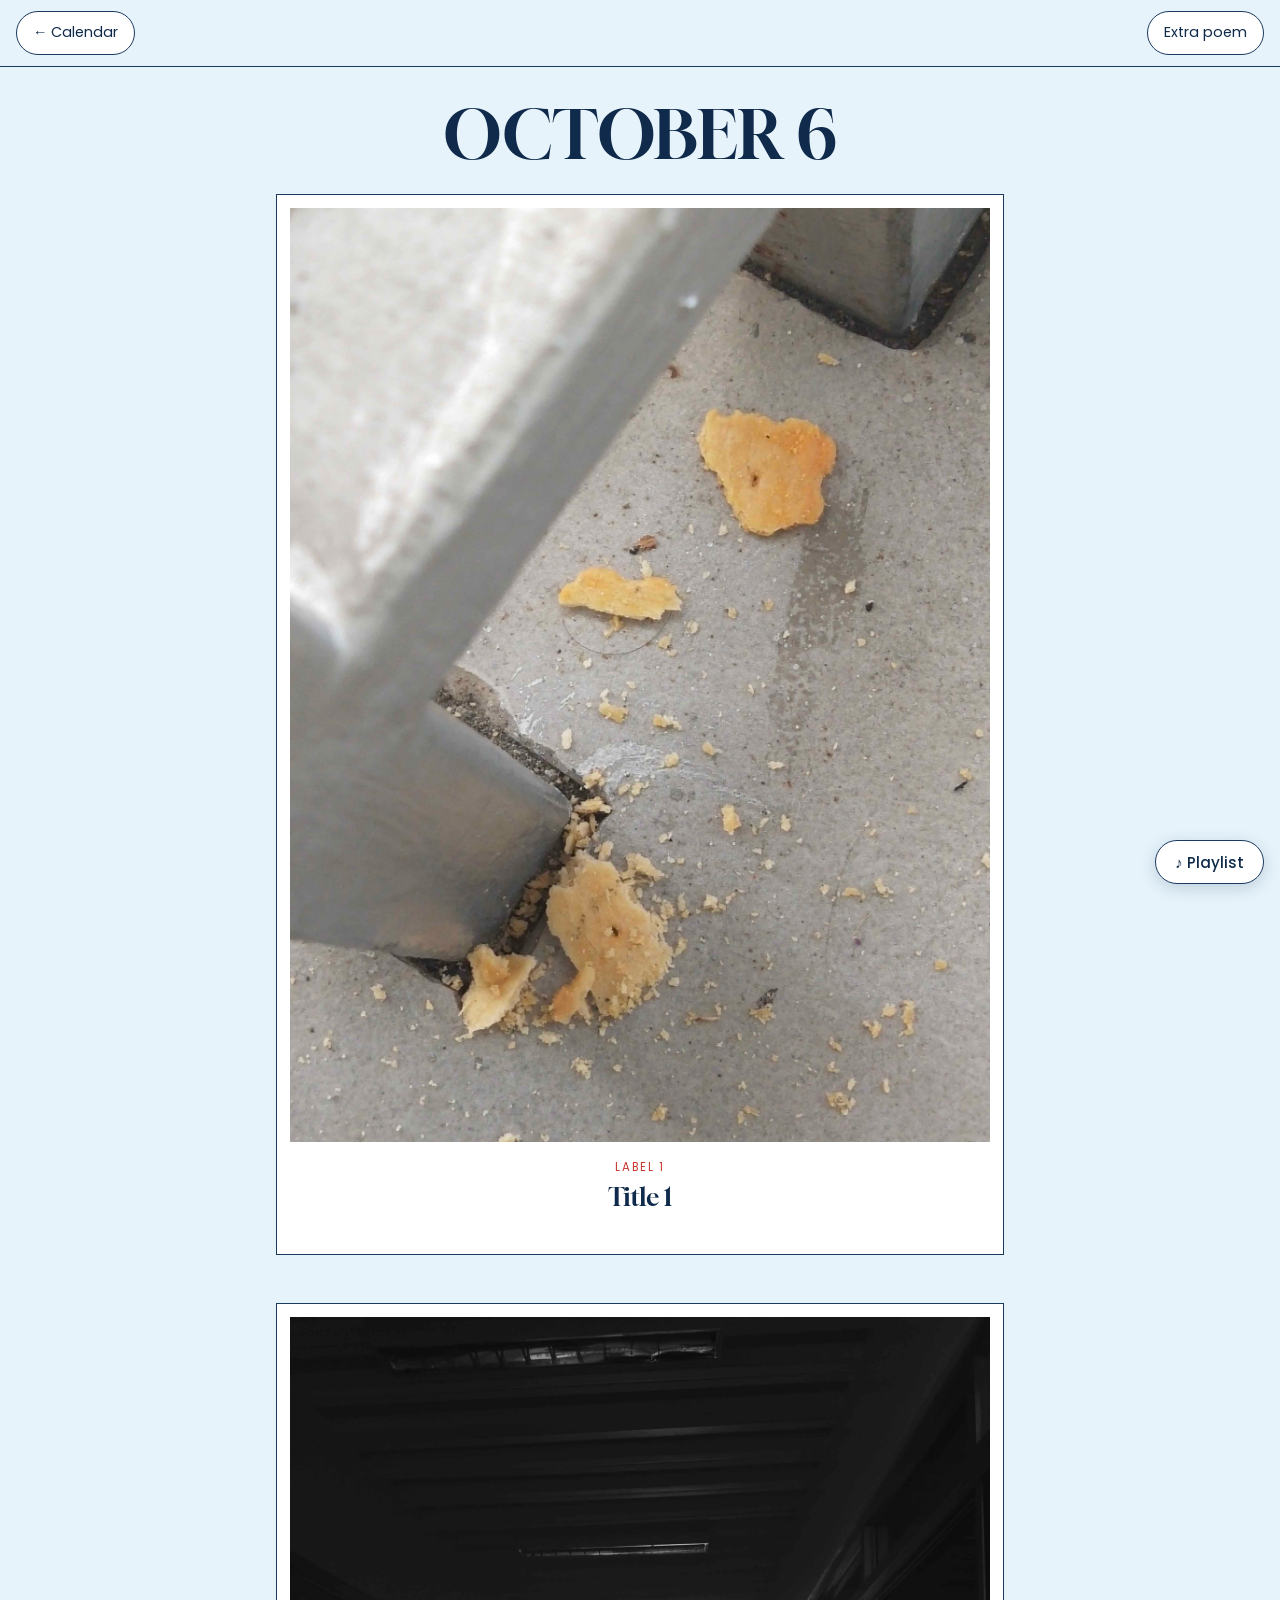
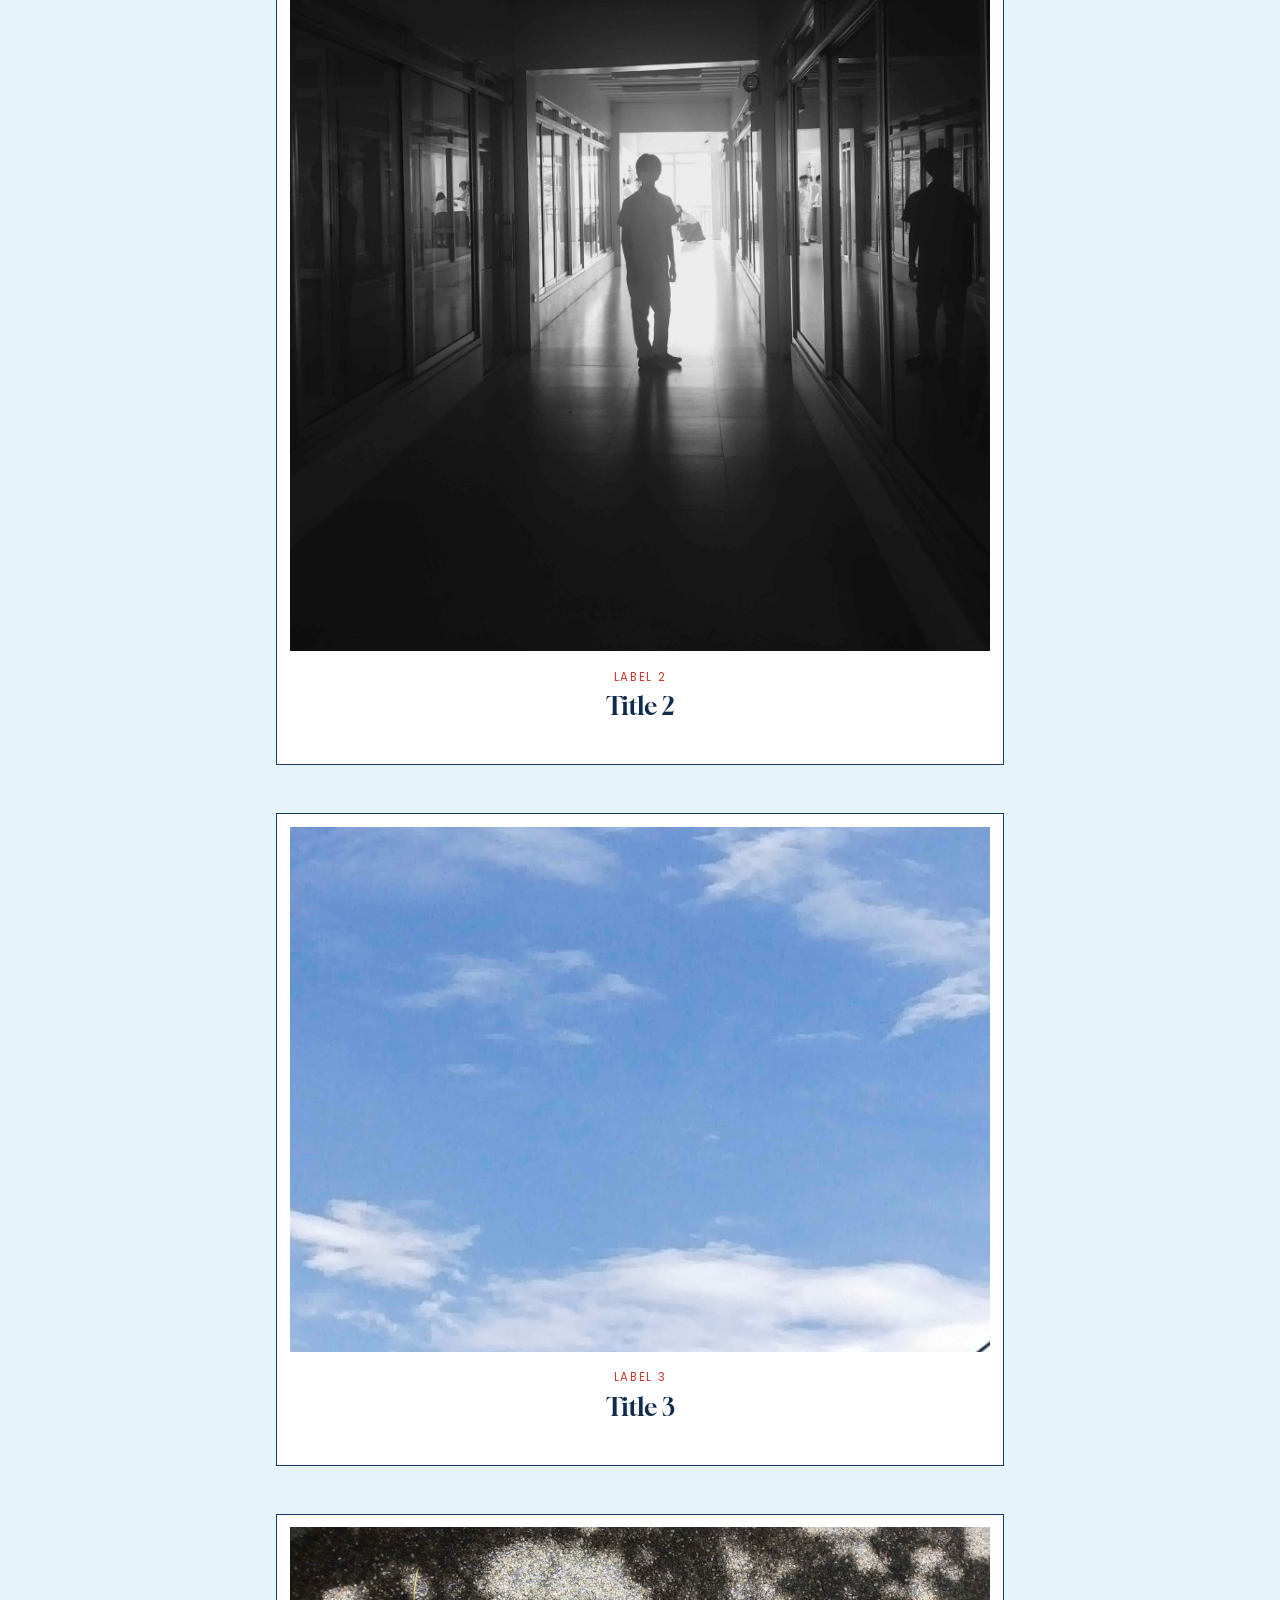
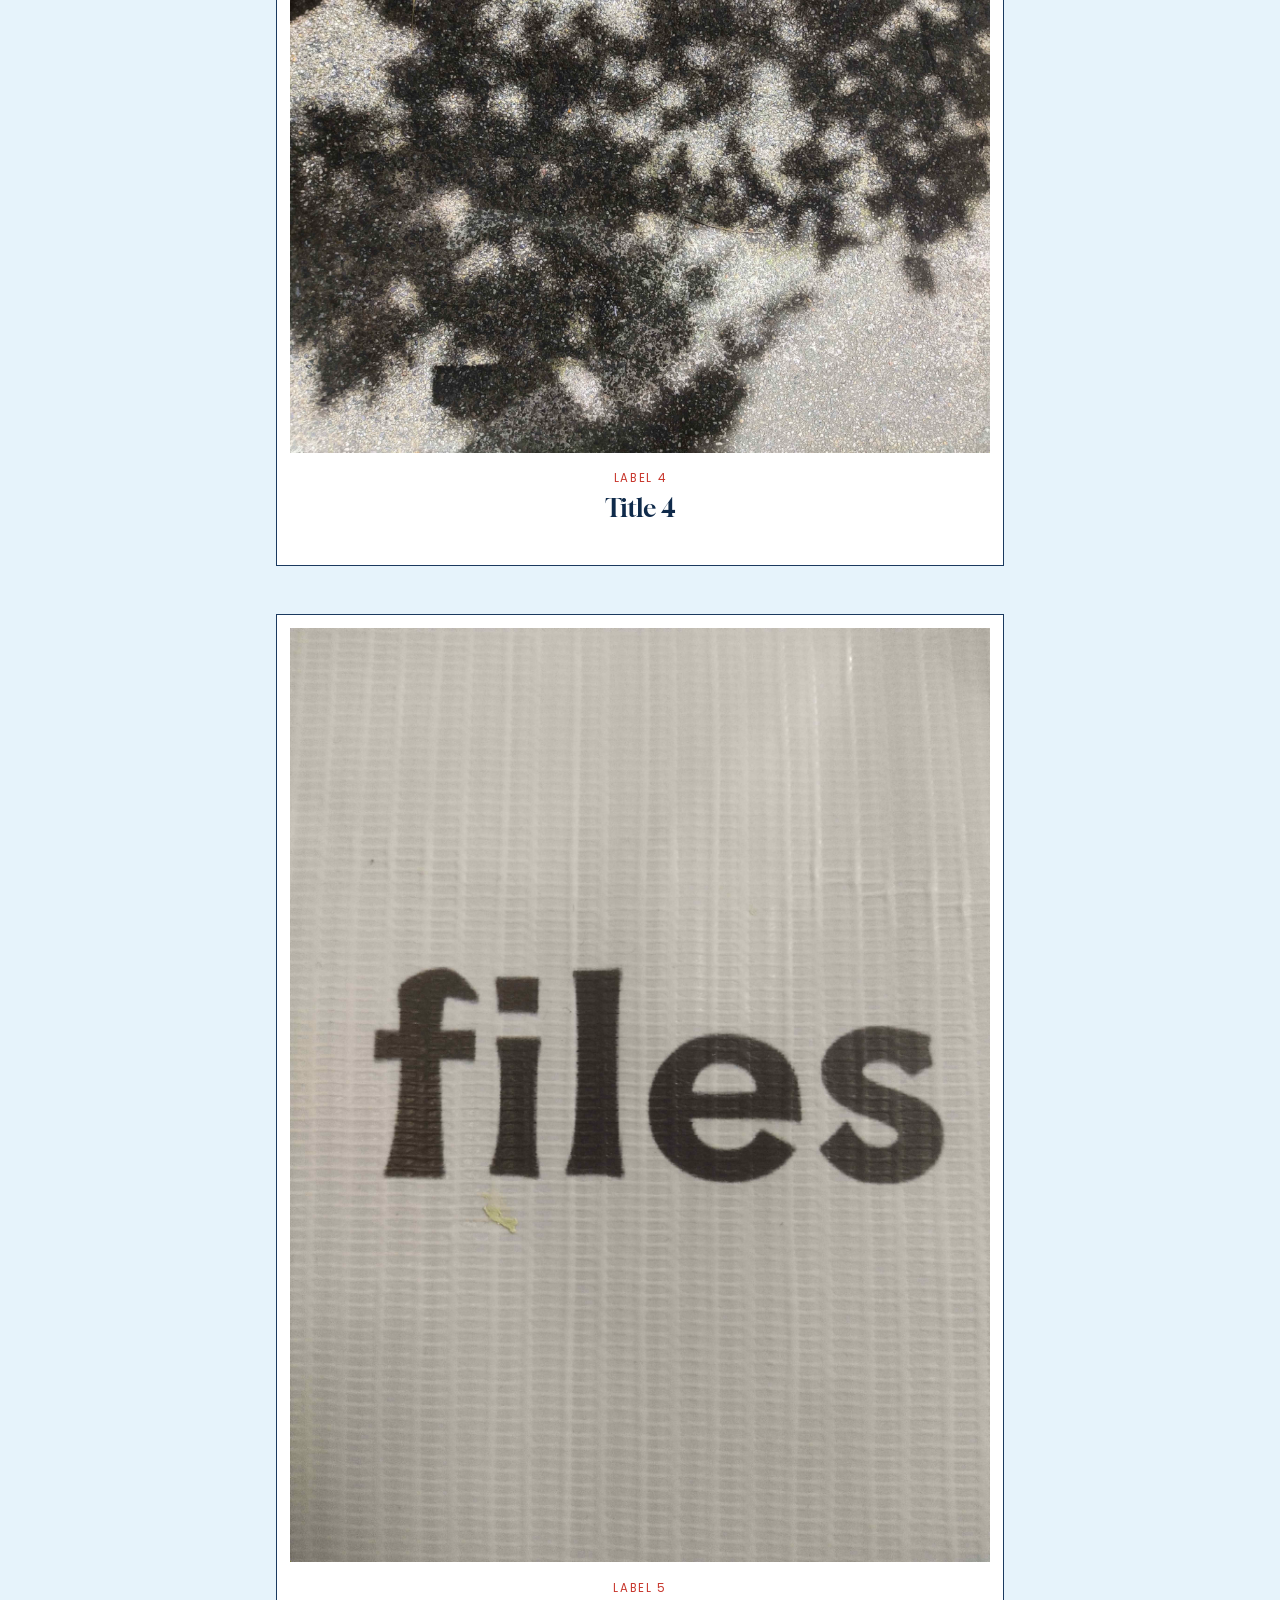
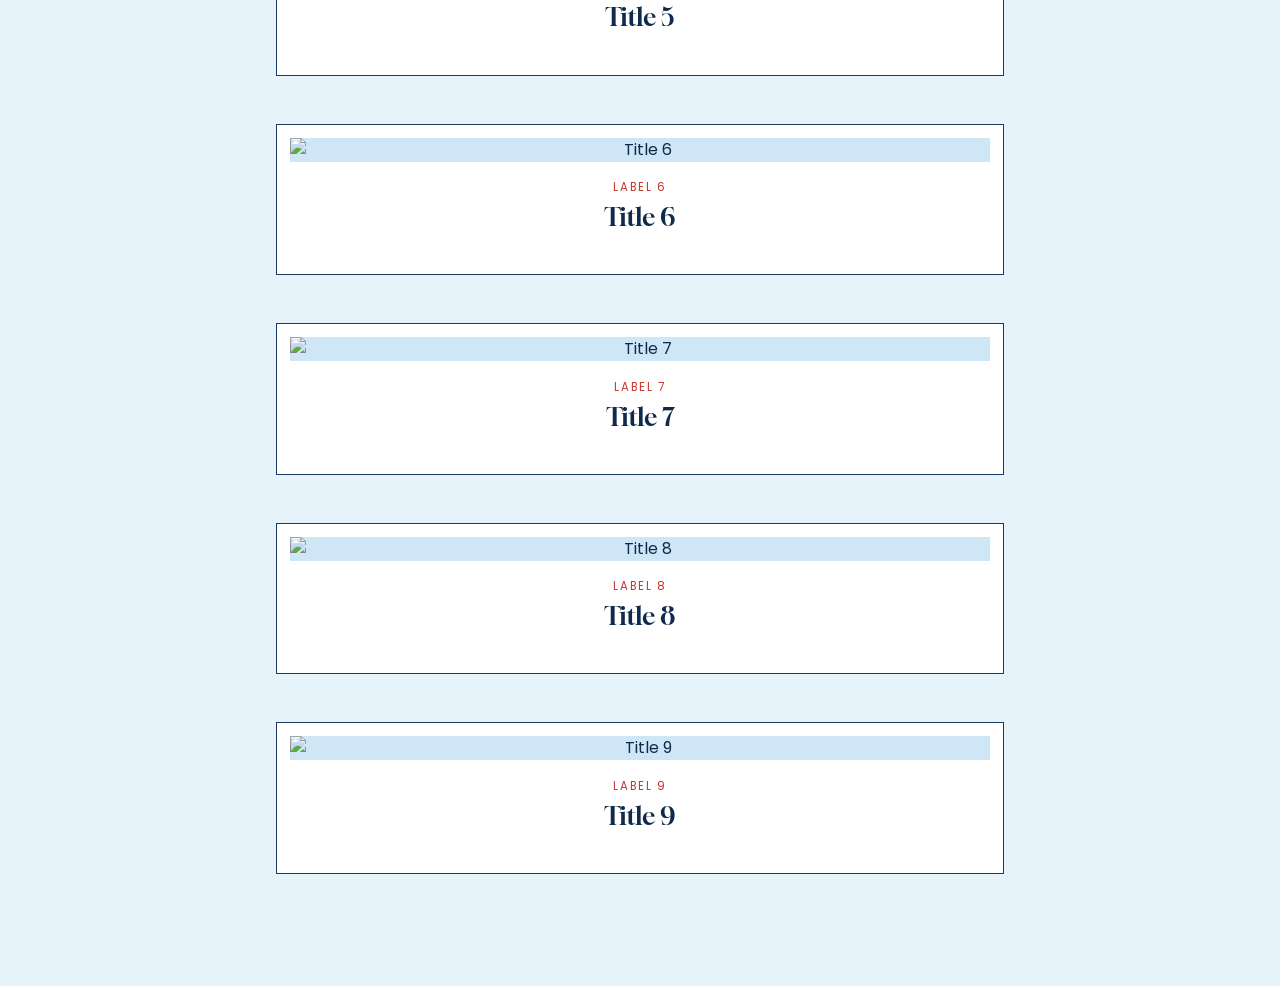
==== Specific date/October 6/index.html @ 80ef1200 "Add files via upload" ====
<!DOCTYPE html>
<html lang="en">
<head>
<meta charset="UTF-8">
<meta name="viewport" content="width=device-width, initial-scale=1">
<title>October 6</title>
<link rel="preconnect" href="https://fonts.googleapis.com">
<link rel="preconnect" href="https://fonts.gstatic.com" crossorigin>
<link href="https://fonts.googleapis.com/css2?family=Poppins:wght@400;500&family=Gloock&family=Cormorant+Garamond:ital,wght@1,500&display=swap" rel="stylesheet">
<link rel="stylesheet" href="../../blue.css">
<link rel="stylesheet" href="October 6.css">
<link rel="stylesheet" href="Image text.css">
<link rel="stylesheet" href="../../music/music.css">
</head>
<body>
<header class="date-bar">
  <a class="back-link" href="../../index.html">&larr; Calendar</a>
  <a class="sub-link" href="sub-website 1.html">Extra poem</a>
</header>
<h1 class="date-title" id="date-title"></h1>
<main class="art-scroll" id="art-scroll"></main>
<script src="images.js"></script>
<script src="../../scripts/gallery.js"></script>
<script src="../../music/songs-list.js"></script>
<script src="../../music/player-core.js"></script>
<script src="../../music/playlist-store.js"></script>
<script src="../../music/player-ui.js"></script>
</body>
</html>
---- blue.css ----
:root{
  --page-bg:#e6f3fb;
  --card-bg:#ffffff;
  --header-bg:#cfe6f6;
  --ink:#0f2a4a;
  --ink-soft:#3f5f82;
  --line:#1b3a5f;
  --accent:#c8372d;
  --sun:#f6d36b;
}
---- Specific date/October 6/October 6.css ----
/* page layout for date */
*{box-sizing:border-box}
body{margin:0;background:var(--page-bg);color:var(--ink);font-family:Poppins,sans-serif;line-height:1.5}
.date-bar{position:sticky;top:0;z-index:10;display:flex;justify-content:space-between;align-items:center;gap:.6rem;padding:.7rem 1rem;background:var(--page-bg);border-bottom:1px solid var(--line)}
.back-link,.sub-link{display:inline-flex;align-items:center;min-height:44px;padding:0 1rem;border:1px solid var(--line);border-radius:999px;background:var(--card-bg);color:var(--ink);font-size:.9rem;text-decoration:none}
.back-link:hover,.sub-link:hover{border-color:var(--accent);color:var(--accent)}
.date-title{margin:2rem 1rem 1.5rem;text-align:center;text-transform:uppercase;font:400 clamp(2.2rem,9vw,4.2rem)/1.05 Gloock,Georgia,serif}
.art-scroll{display:flex;flex-direction:column;gap:3rem;max-width:760px;margin:0 auto;padding:0 1rem 7rem}
.sub-main{display:grid;place-items:center;min-height:70vh;text-align:center}
.sub-main h1{margin:0;font:400 clamp(2rem,8vw,3.6rem)/1.1 Gloock,Georgia,serif}
---- Specific date/October 6/Image text.css ----
/* image and text styles */
.art-piece{padding:.8rem .8rem 1.8rem;border:1px solid var(--line);background:var(--card-bg);text-align:center}
.art-piece img{display:block;width:100%;height:auto;background:var(--header-bg)}
.art-label{display:inline-block;margin-top:1.1rem;color:var(--accent);font-size:.72rem;letter-spacing:.14em;text-transform:uppercase}
.art-title{margin:.3rem 0 .8rem;font:400 1.55rem/1.2 Gloock,Georgia,serif}
.art-poem{max-width:34ch;margin:0 auto;white-space:pre-line;color:var(--ink-soft);font:italic 500 1.15rem/1.7 "Cormorant Garamond",Georgia,serif}
---- music/music.css ----
/* floating music button styles */
.music-tab{position:fixed;right:1rem;bottom:1rem;z-index:30;min-height:44px;padding:0 1.2rem;border:1px solid var(--line);border-radius:999px;background:var(--card-bg);color:var(--ink);font:500 .95rem Poppins,sans-serif;cursor:pointer;box-shadow:0 4px 16px rgba(15,42,74,.18)}
.music-tab:hover{border-color:var(--accent);color:var(--accent)}
.music-panel{position:fixed;right:1rem;bottom:4.4rem;z-index:29;width:400px;max-width:calc(100vw - 2rem);max-height:70vh;overflow-y:auto;padding:1.2rem;background:var(--card-bg);color:var(--ink);border:1px solid var(--line);border-radius:14px;box-shadow:0 12px 36px rgba(15,42,74,.25);font-family:Poppins,sans-serif;opacity:0;transform:translateY(10px);pointer-events:none;transition:opacity .2s,transform .2s}
.music-panel.open{opacity:1;transform:none;pointer-events:auto}
.music-panel h3{margin:0 0 .8rem;font:400 1.3rem Gloock,Georgia,serif}
.music-panel h4{margin:0 0 .5rem;color:var(--ink-soft);font-size:.78rem;letter-spacing:.08em;text-transform:uppercase}
.volume-control{display:flex;align-items:center;gap:.6rem;margin-bottom:1rem}
.volume-control input{flex:1;accent-color:var(--accent)}
.music-columns{display:grid;grid-template-columns:1fr 1fr;gap:1rem}
.track-row{display:flex;align-items:center;gap:.4rem;padding:.4rem 0;border-top:1px solid var(--header-bg)}
.track-row.playing .track-name{color:var(--accent);font-weight:500}
.track-row.dragging{opacity:.4}
[data-list="playlist"] .track-row{cursor:grab}
.track-name{flex:1;min-width:0;overflow:hidden;white-space:nowrap;text-overflow:ellipsis;font-size:.8rem}
.track-play,.track-action{flex:none;width:2rem;height:2rem;border:1px solid var(--line);border-radius:50%;background:none;color:var(--ink);cursor:pointer}
.track-play:hover,.track-action:hover{border-color:var(--accent);color:var(--accent)}
.empty-note{margin:0;color:var(--ink-soft);font-size:.8rem}
.music-note{margin:1rem 0 0;color:var(--ink-soft);font-size:.75rem}
.music-note a{color:var(--accent)}
@media(max-width:520px){.music-columns{grid-template-columns:1fr}}
@media(pointer:coarse){.track-play,.track-action{width:2.6rem;height:2.6rem}}
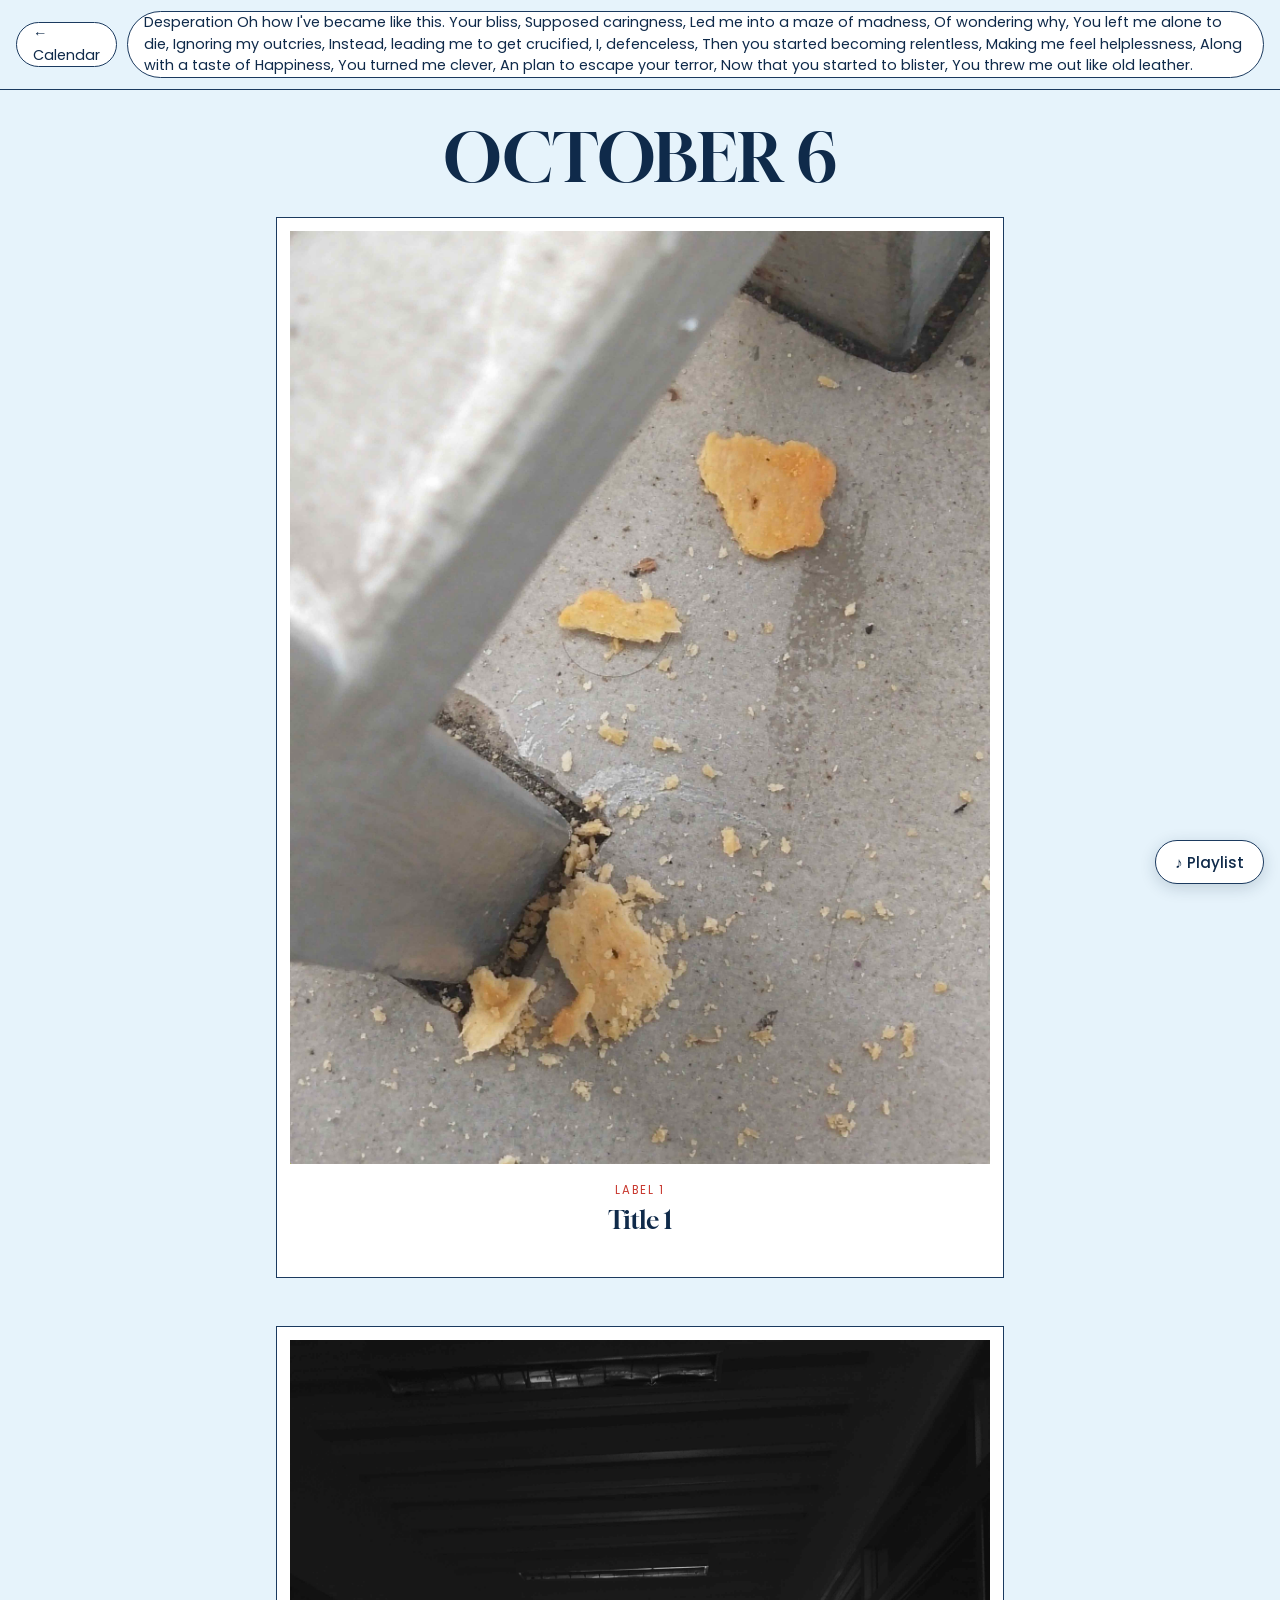
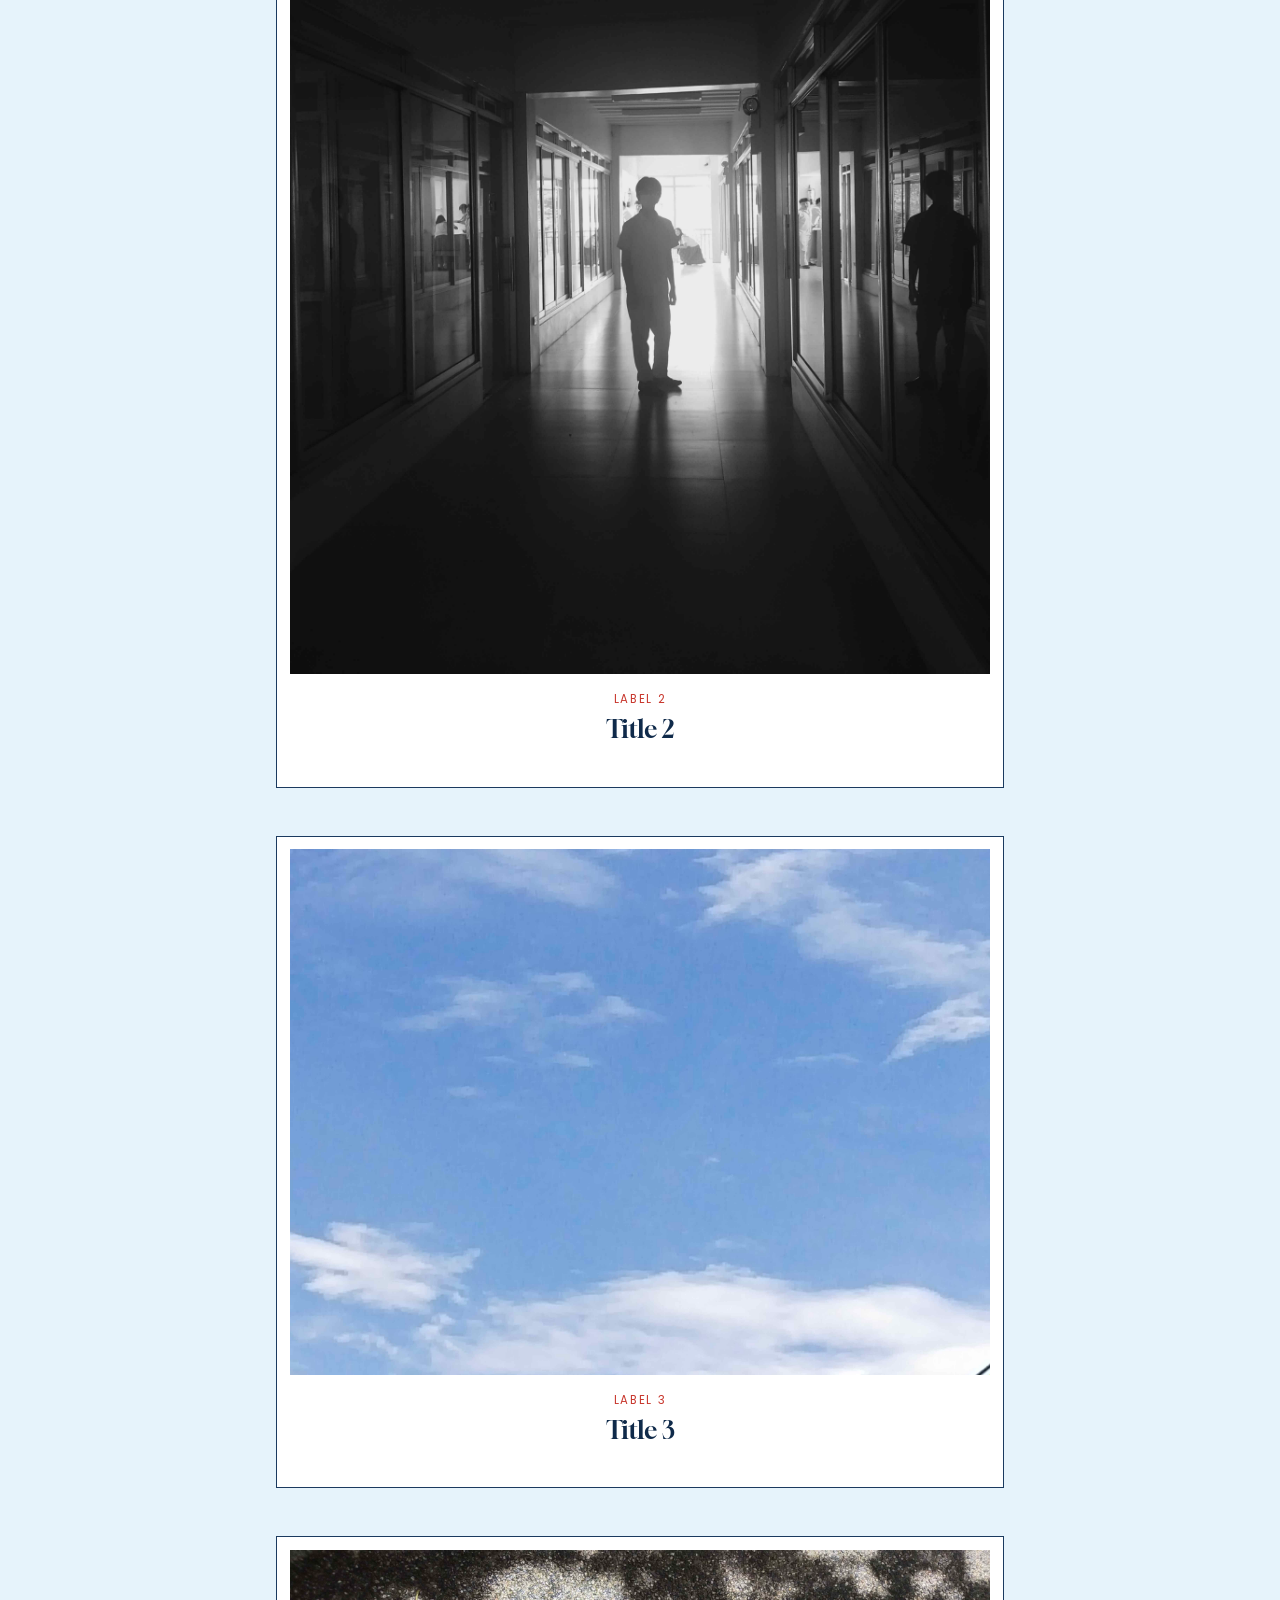
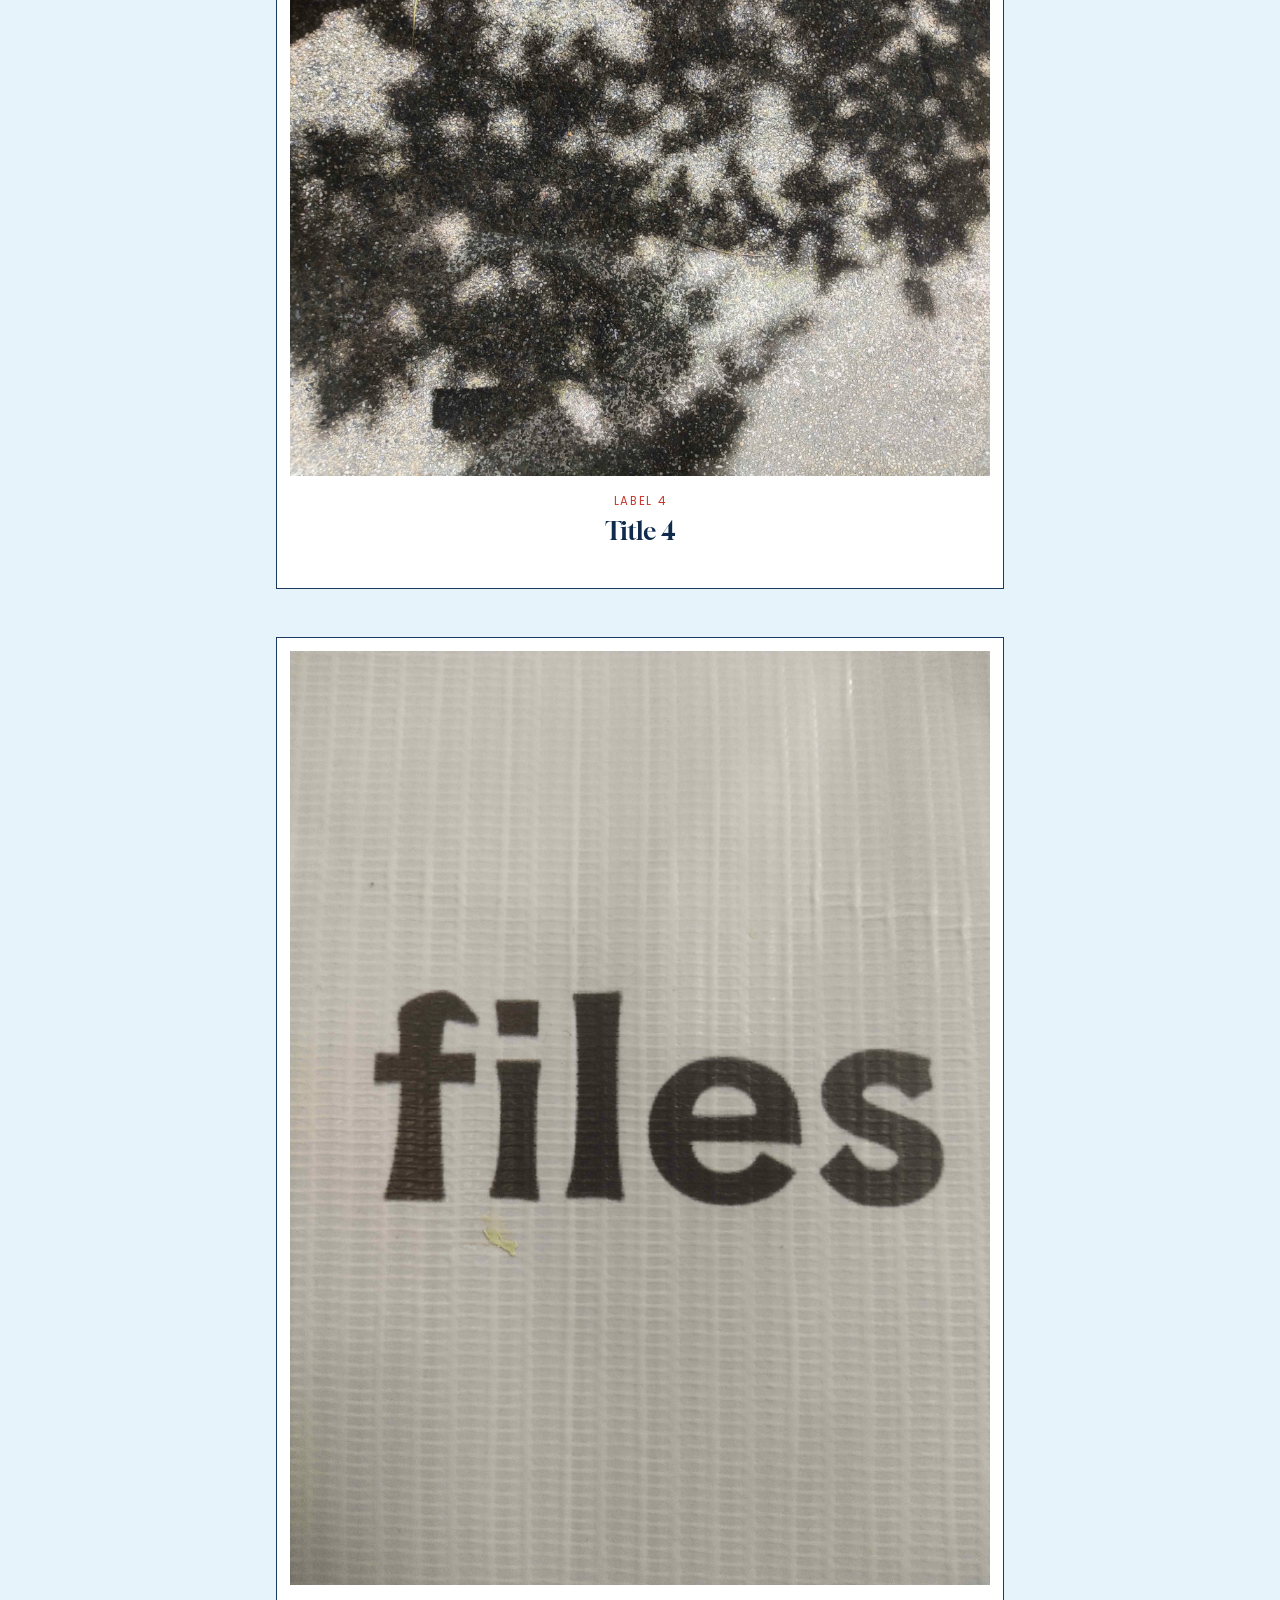
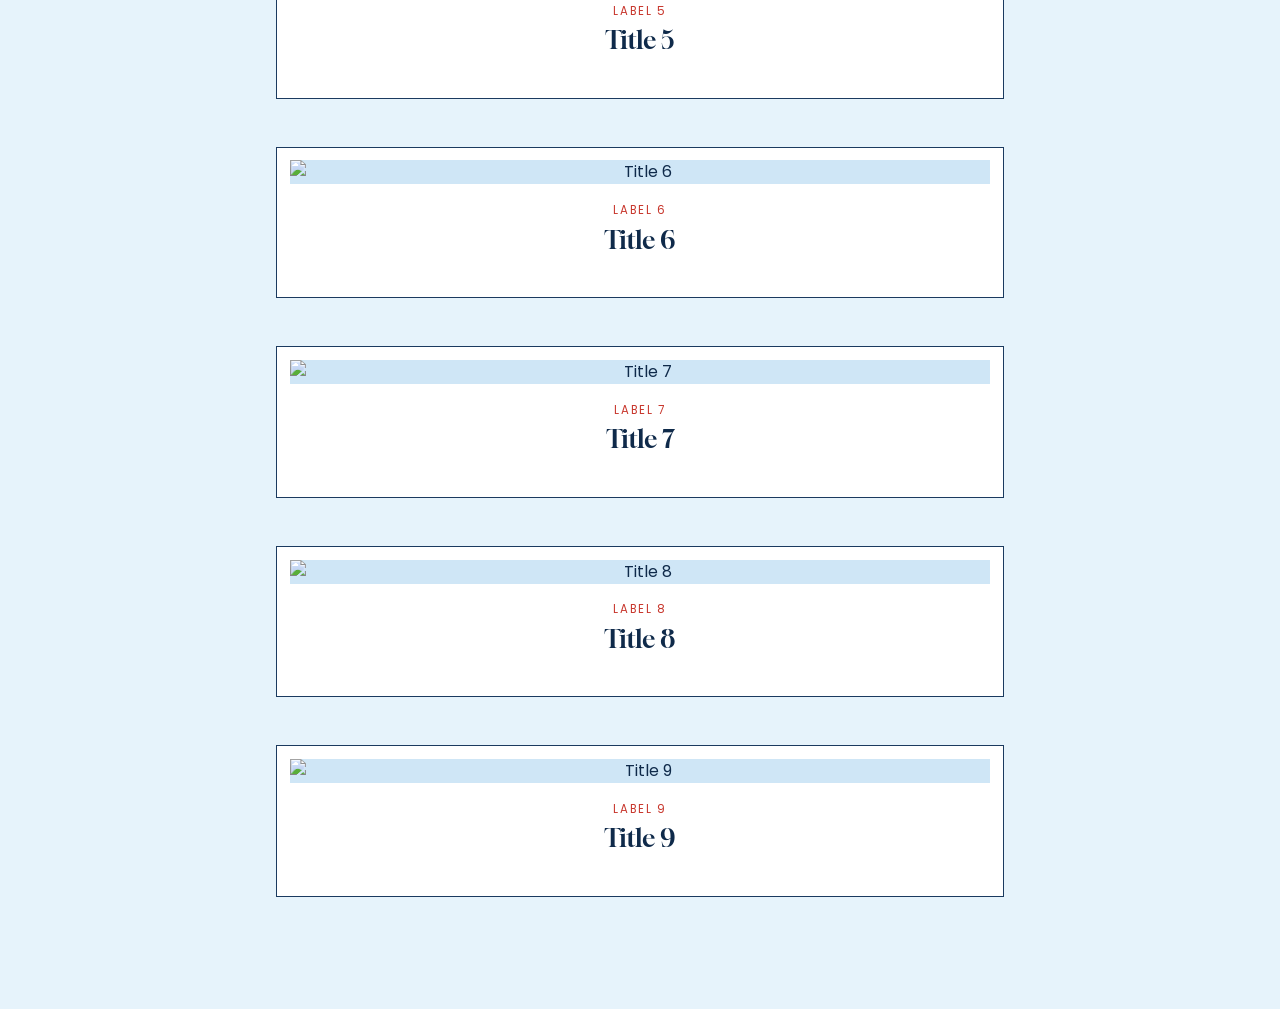
==== commit 994be4e6: "Update index.html" ====
--- a/Specific date/October 6/index.html
+++ b/Specific date/October 6/index.html
@@ -15,7 +15,27 @@
 <body>
 <header class="date-bar">
   <a class="back-link" href="../../index.html">&larr; Calendar</a>
-  <a class="sub-link" href="sub-website 1.html">Extra poem</a>
+  <a class="sub-link" href="sub-website 1.html">Desperation
+
+Oh how I've became like this.
+Your bliss,
+Supposed caringness,
+Led me into a maze of madness,
+
+Of wondering why,
+You left me alone to die,
+Ignoring my outcries,
+Instead, leading me to get crucified,
+
+I, defenceless,
+Then you started becoming relentless,
+Making me feel helplessness,
+Along with a taste of Happiness,
+
+You turned me clever,
+An plan to escape your terror,
+Now that you started to blister,
+You threw me out like old leather.</a>
 </header>
 <h1 class="date-title" id="date-title"></h1>
 <main class="art-scroll" id="art-scroll"></main>
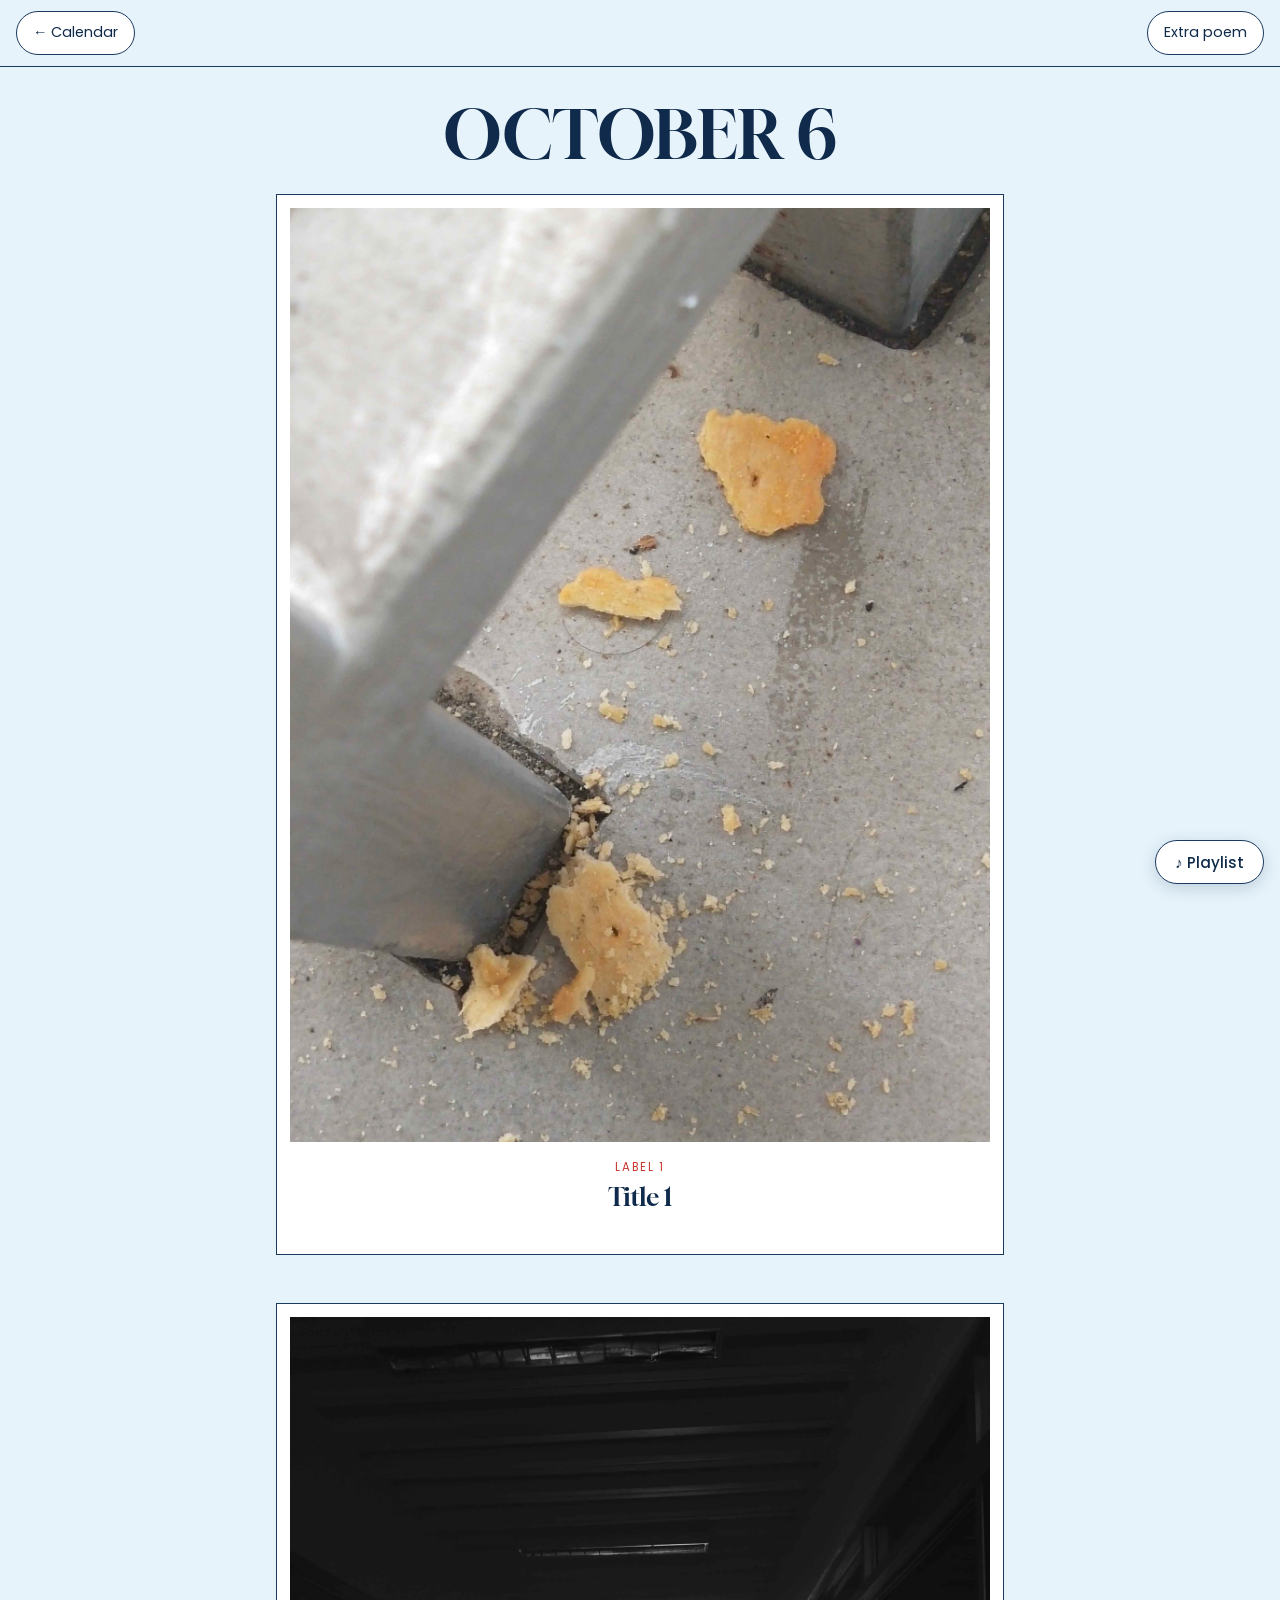
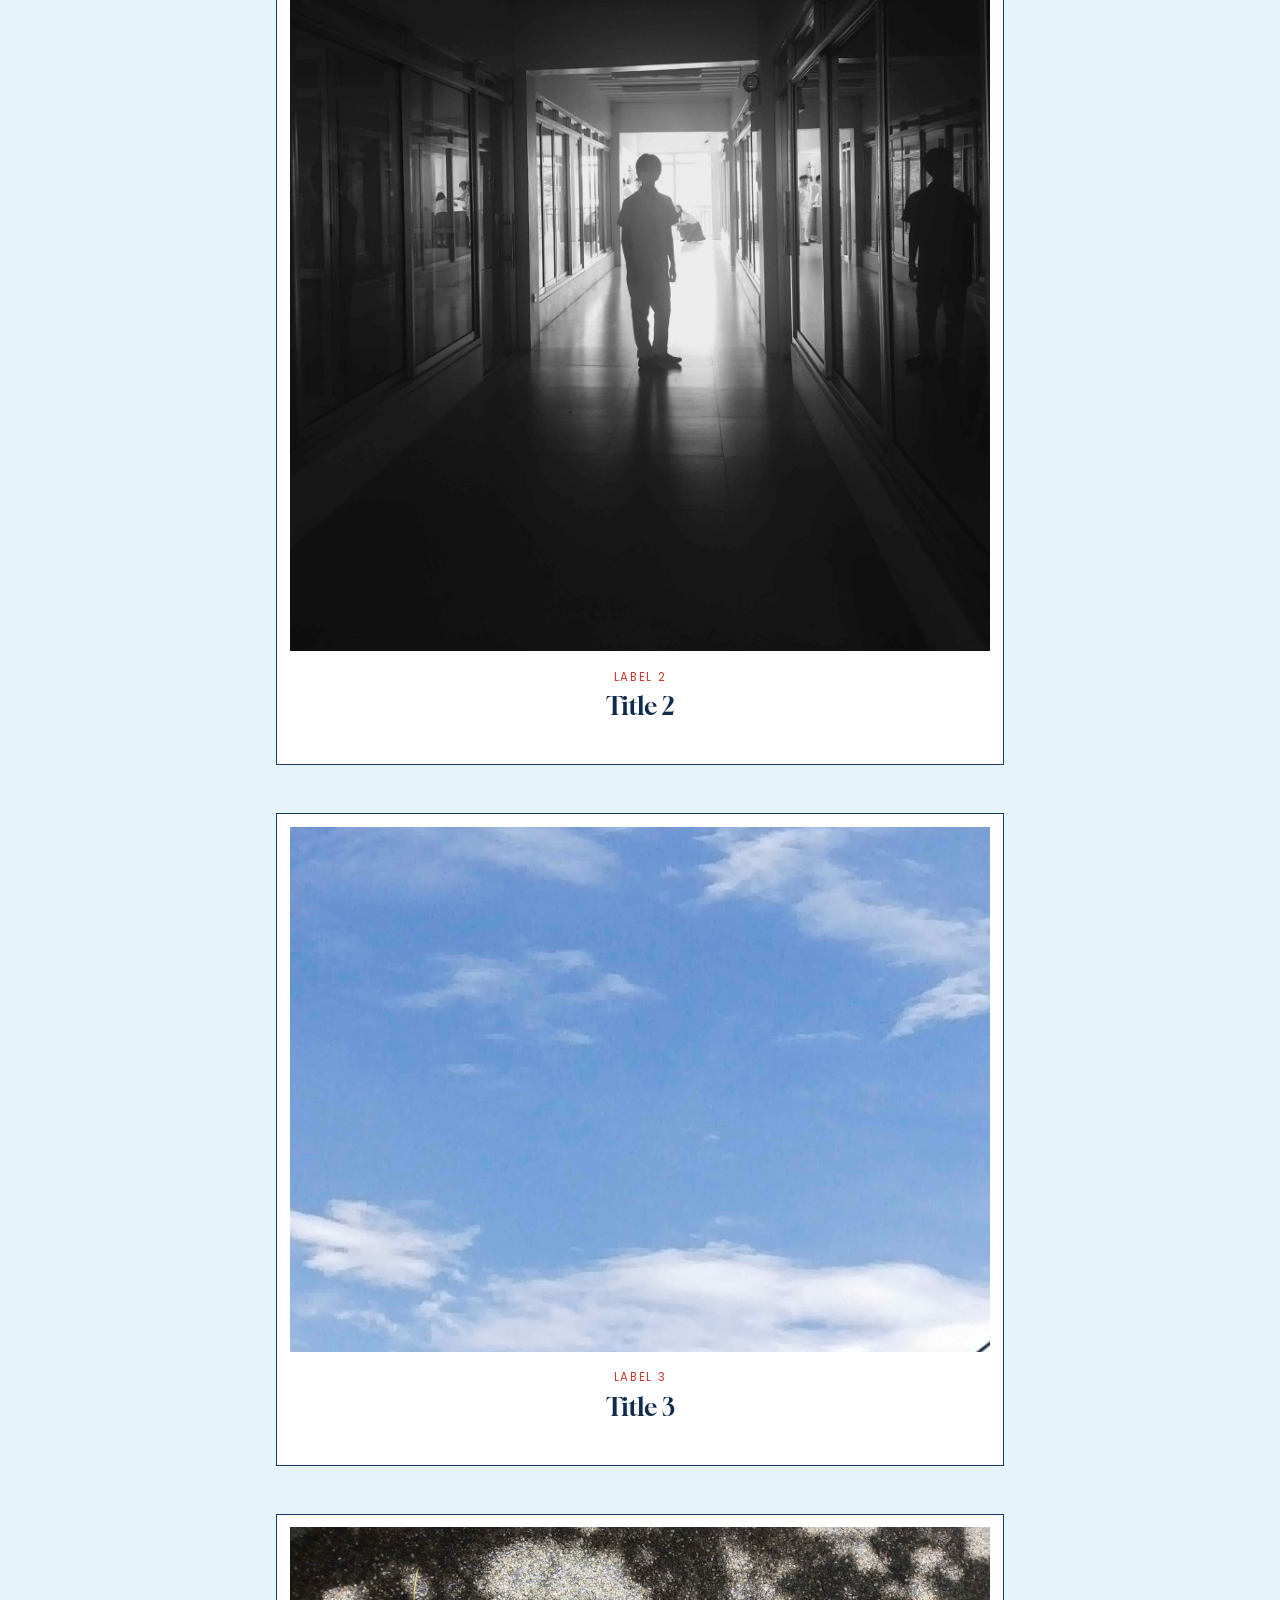
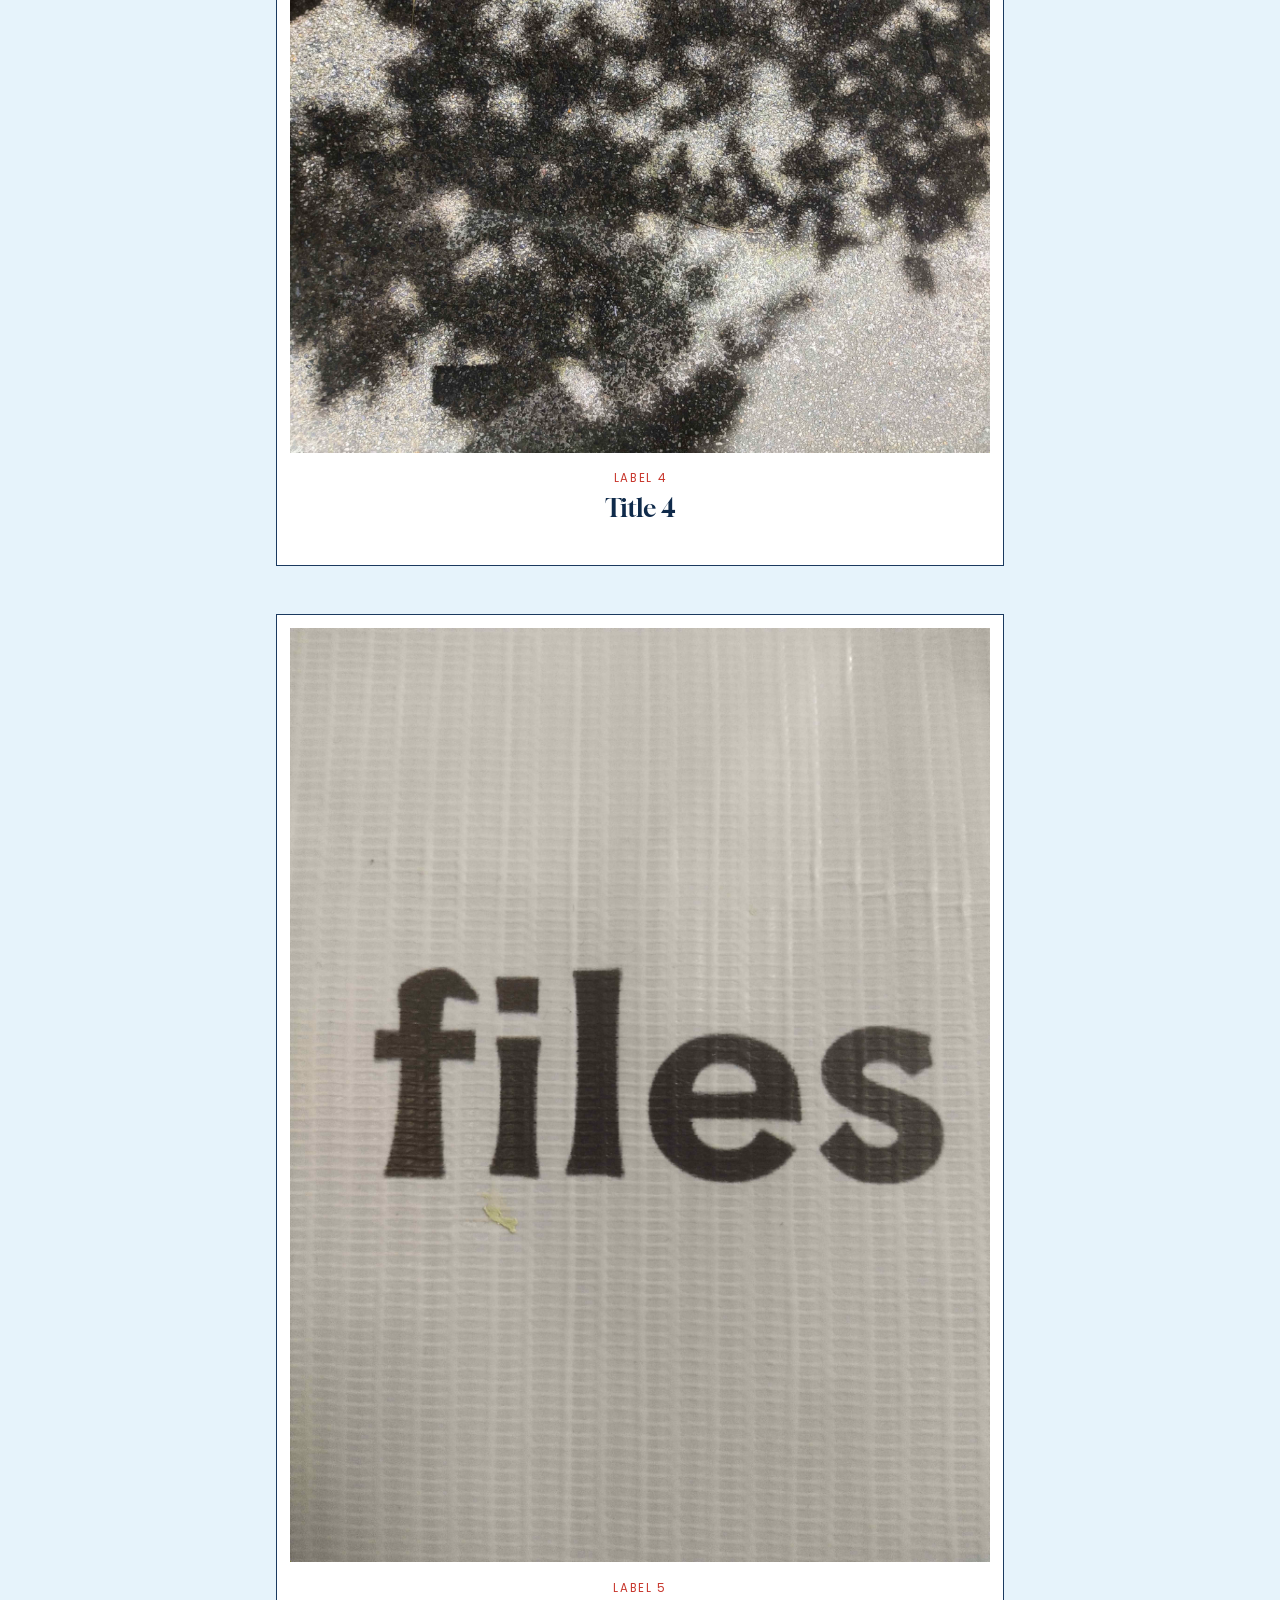
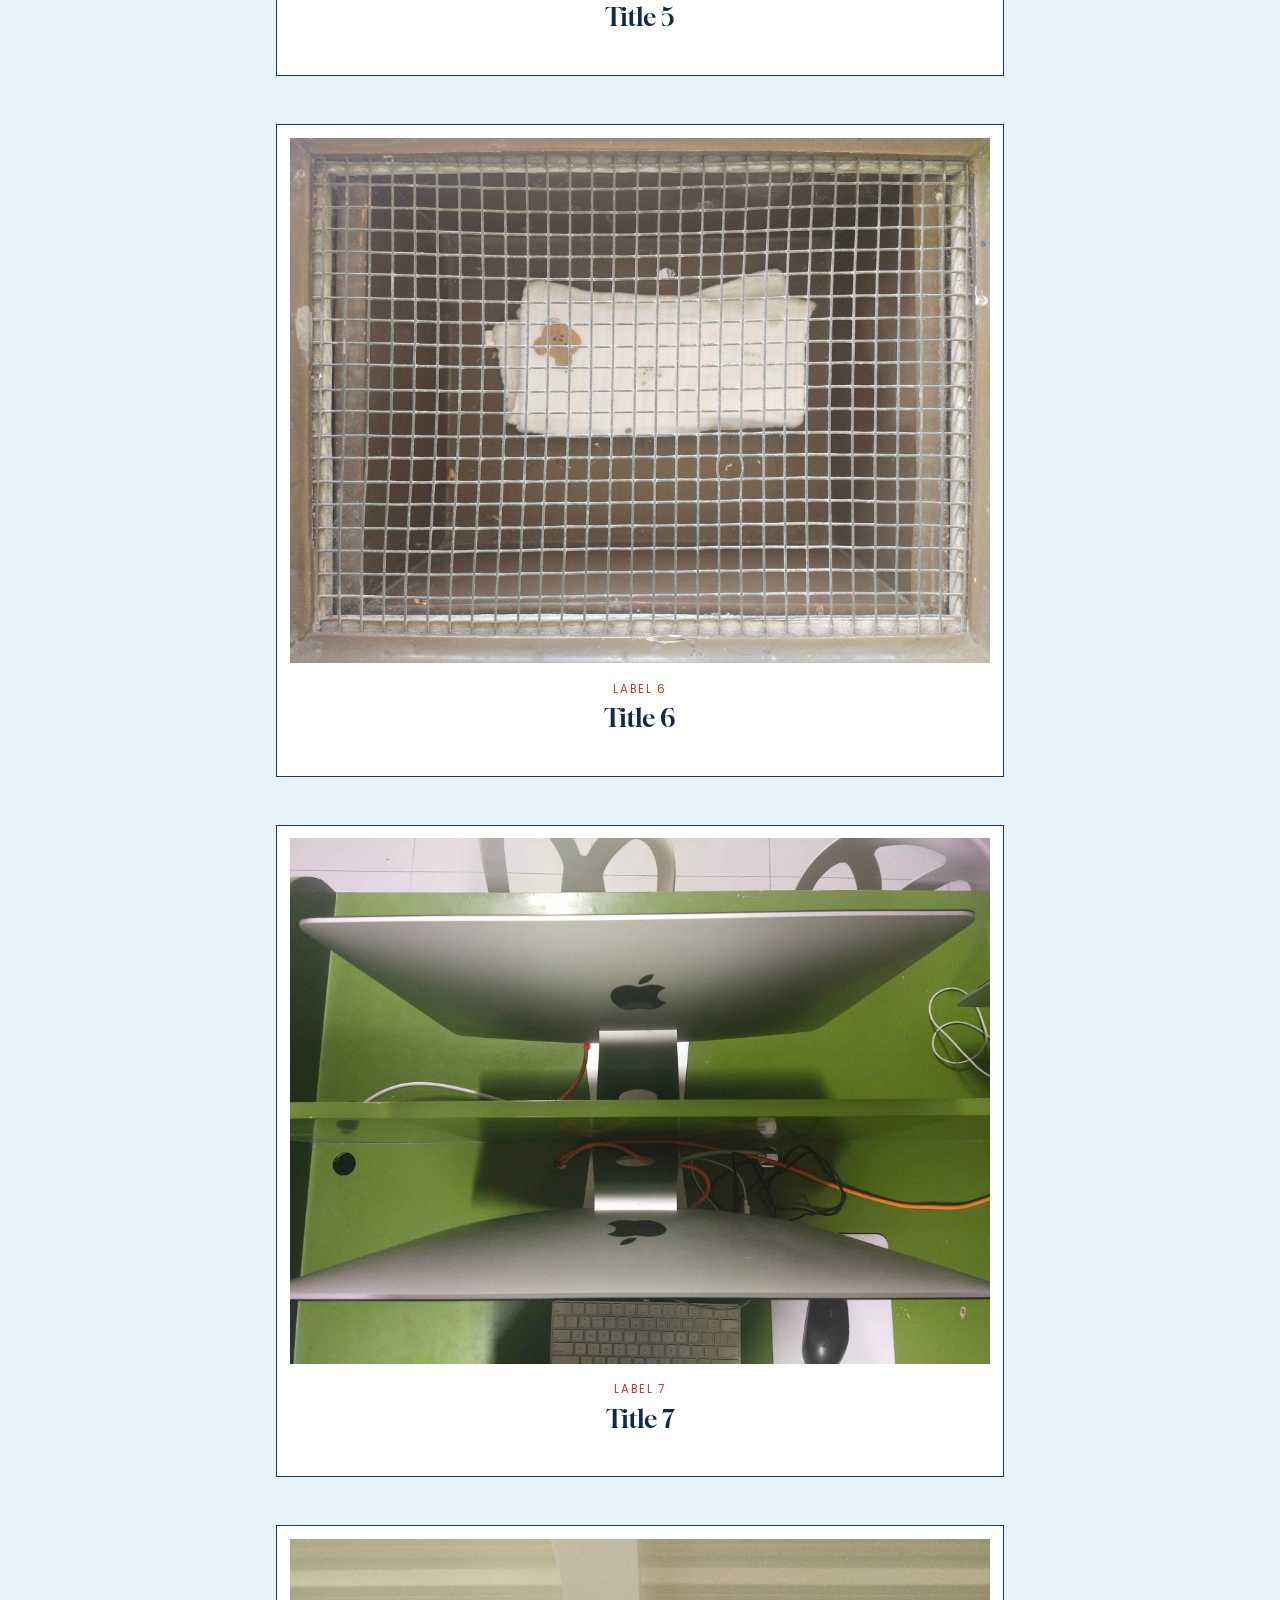
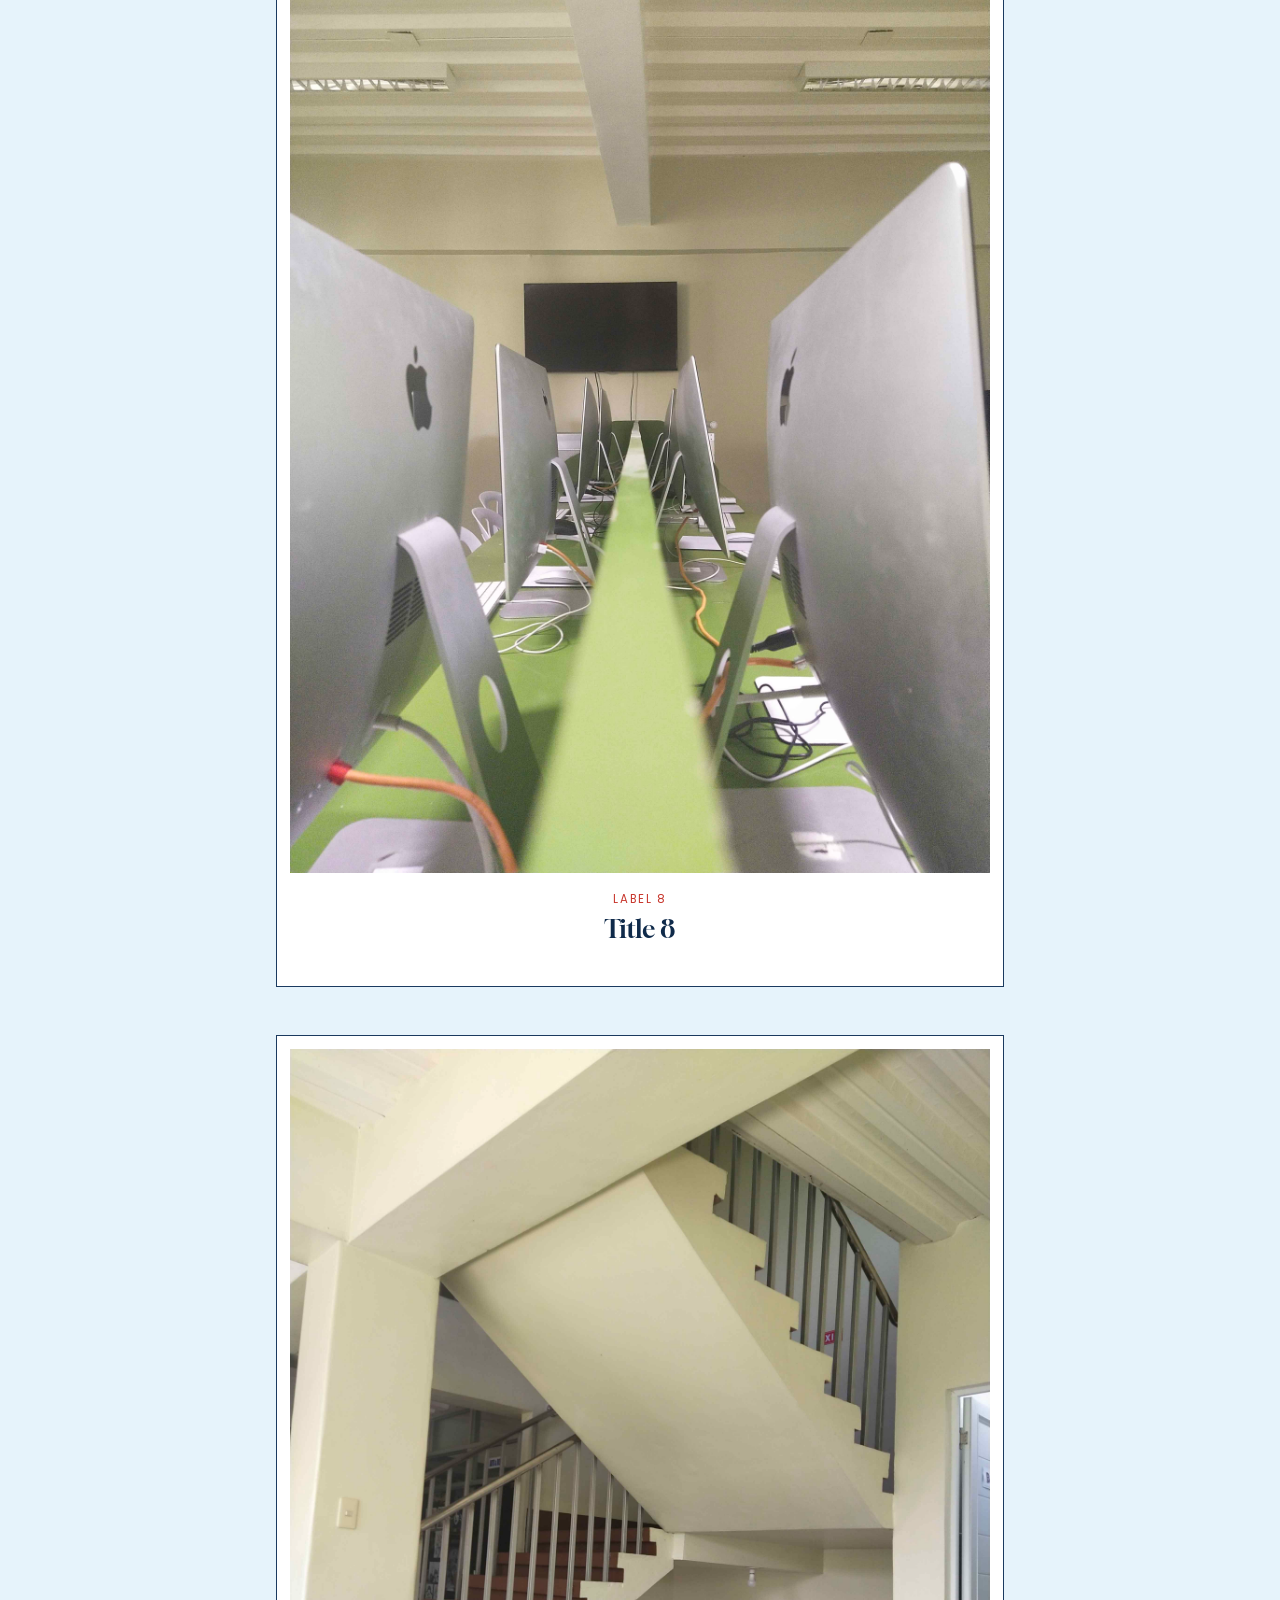
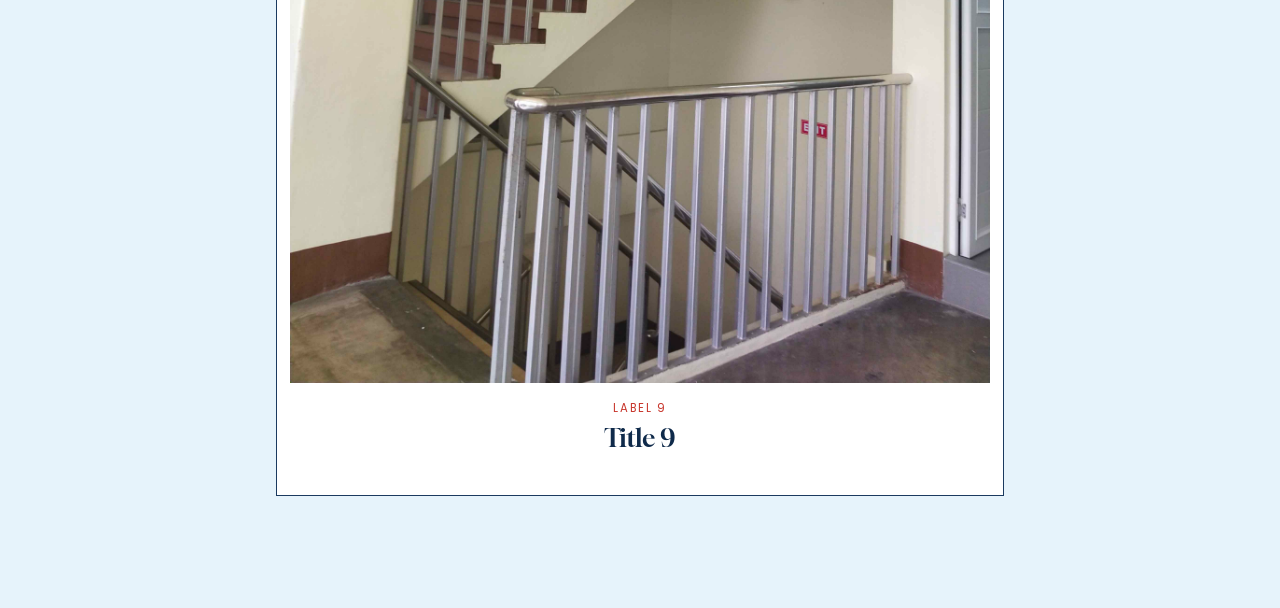
==== commit e1bce7c3: "Update index.html" ====
--- a/Specific date/October 6/index.html
+++ b/Specific date/October 6/index.html
@@ -15,27 +15,7 @@
 <body>
 <header class="date-bar">
   <a class="back-link" href="../../index.html">&larr; Calendar</a>
-  <a class="sub-link" href="sub-website 1.html">Desperation
-
-Oh how I've became like this.
-Your bliss,
-Supposed caringness,
-Led me into a maze of madness,
-
-Of wondering why,
-You left me alone to die,
-Ignoring my outcries,
-Instead, leading me to get crucified,
-
-I, defenceless,
-Then you started becoming relentless,
-Making me feel helplessness,
-Along with a taste of Happiness,
-
-You turned me clever,
-An plan to escape your terror,
-Now that you started to blister,
-You threw me out like old leather.</a>
+  <a class="sub-link" href="sub-website 1.html">Extra poem</a>
 </header>
 <h1 class="date-title" id="date-title"></h1>
 <main class="art-scroll" id="art-scroll"></main>
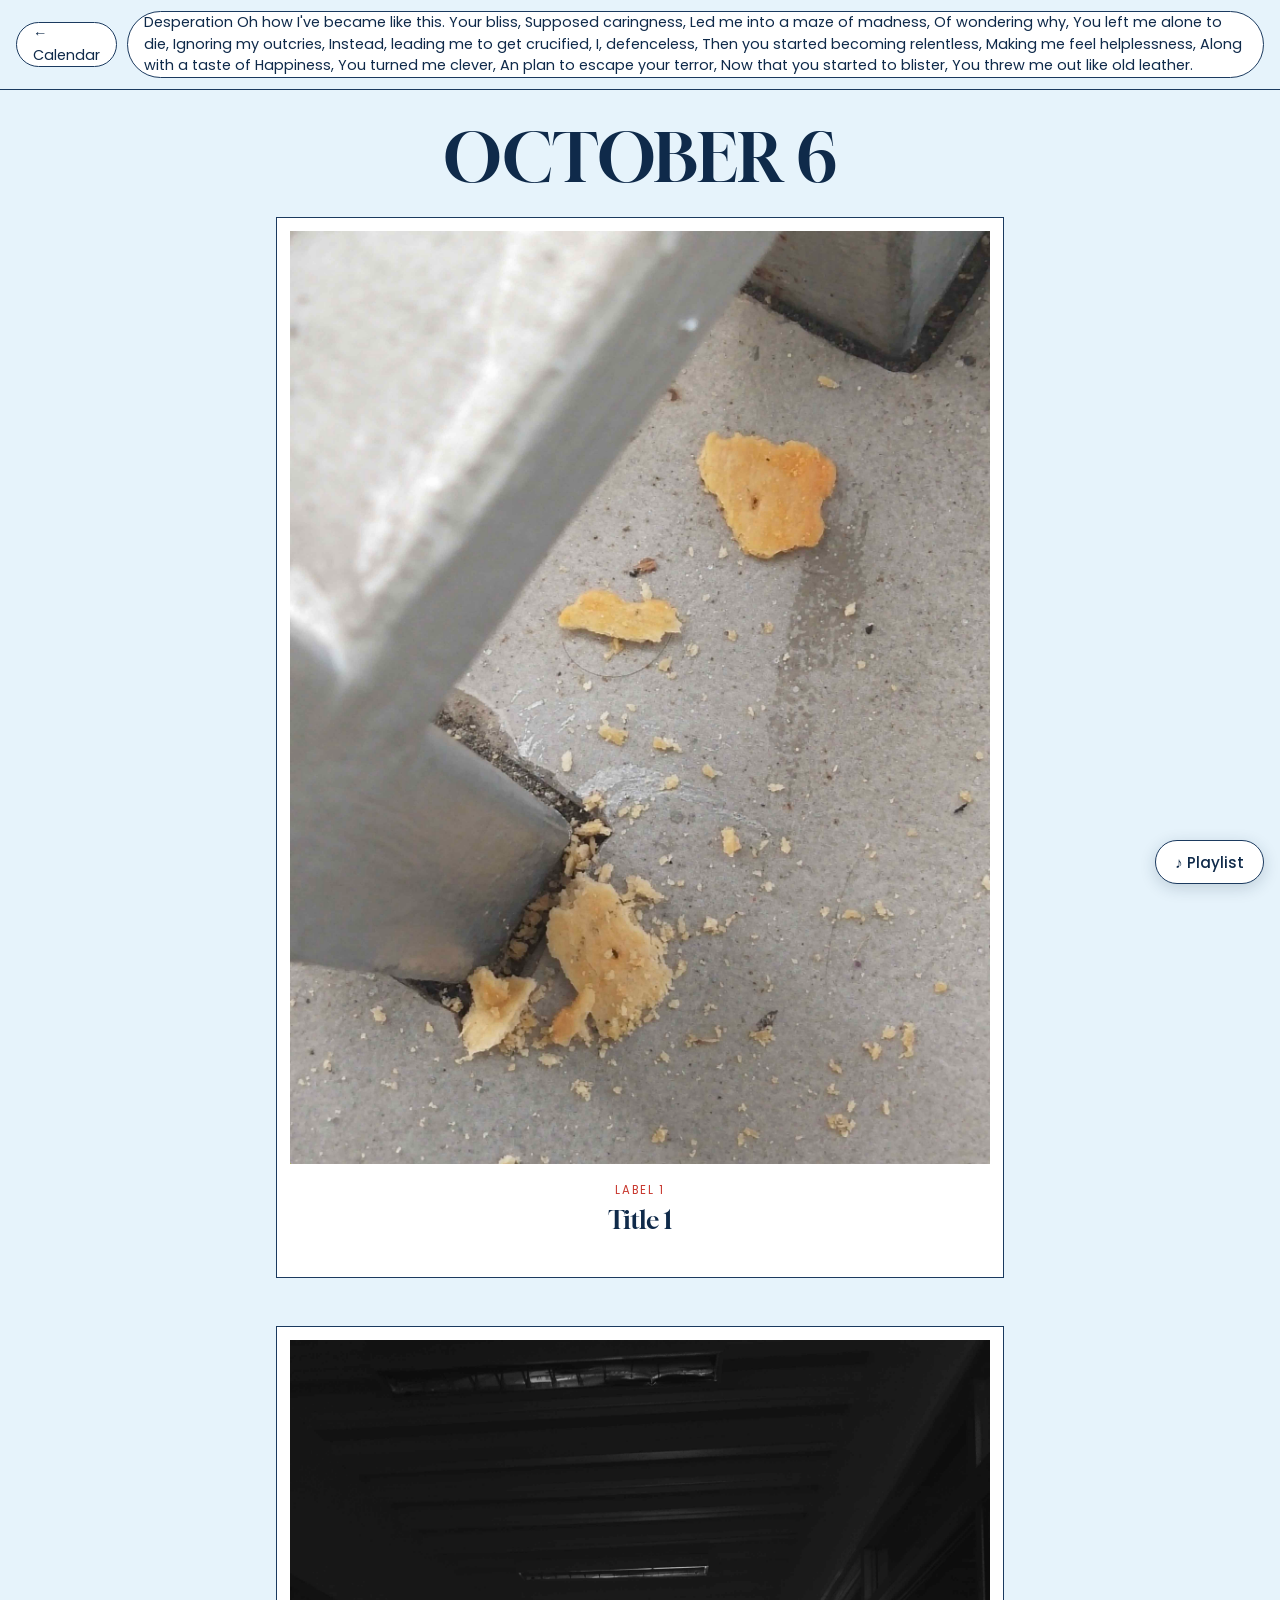
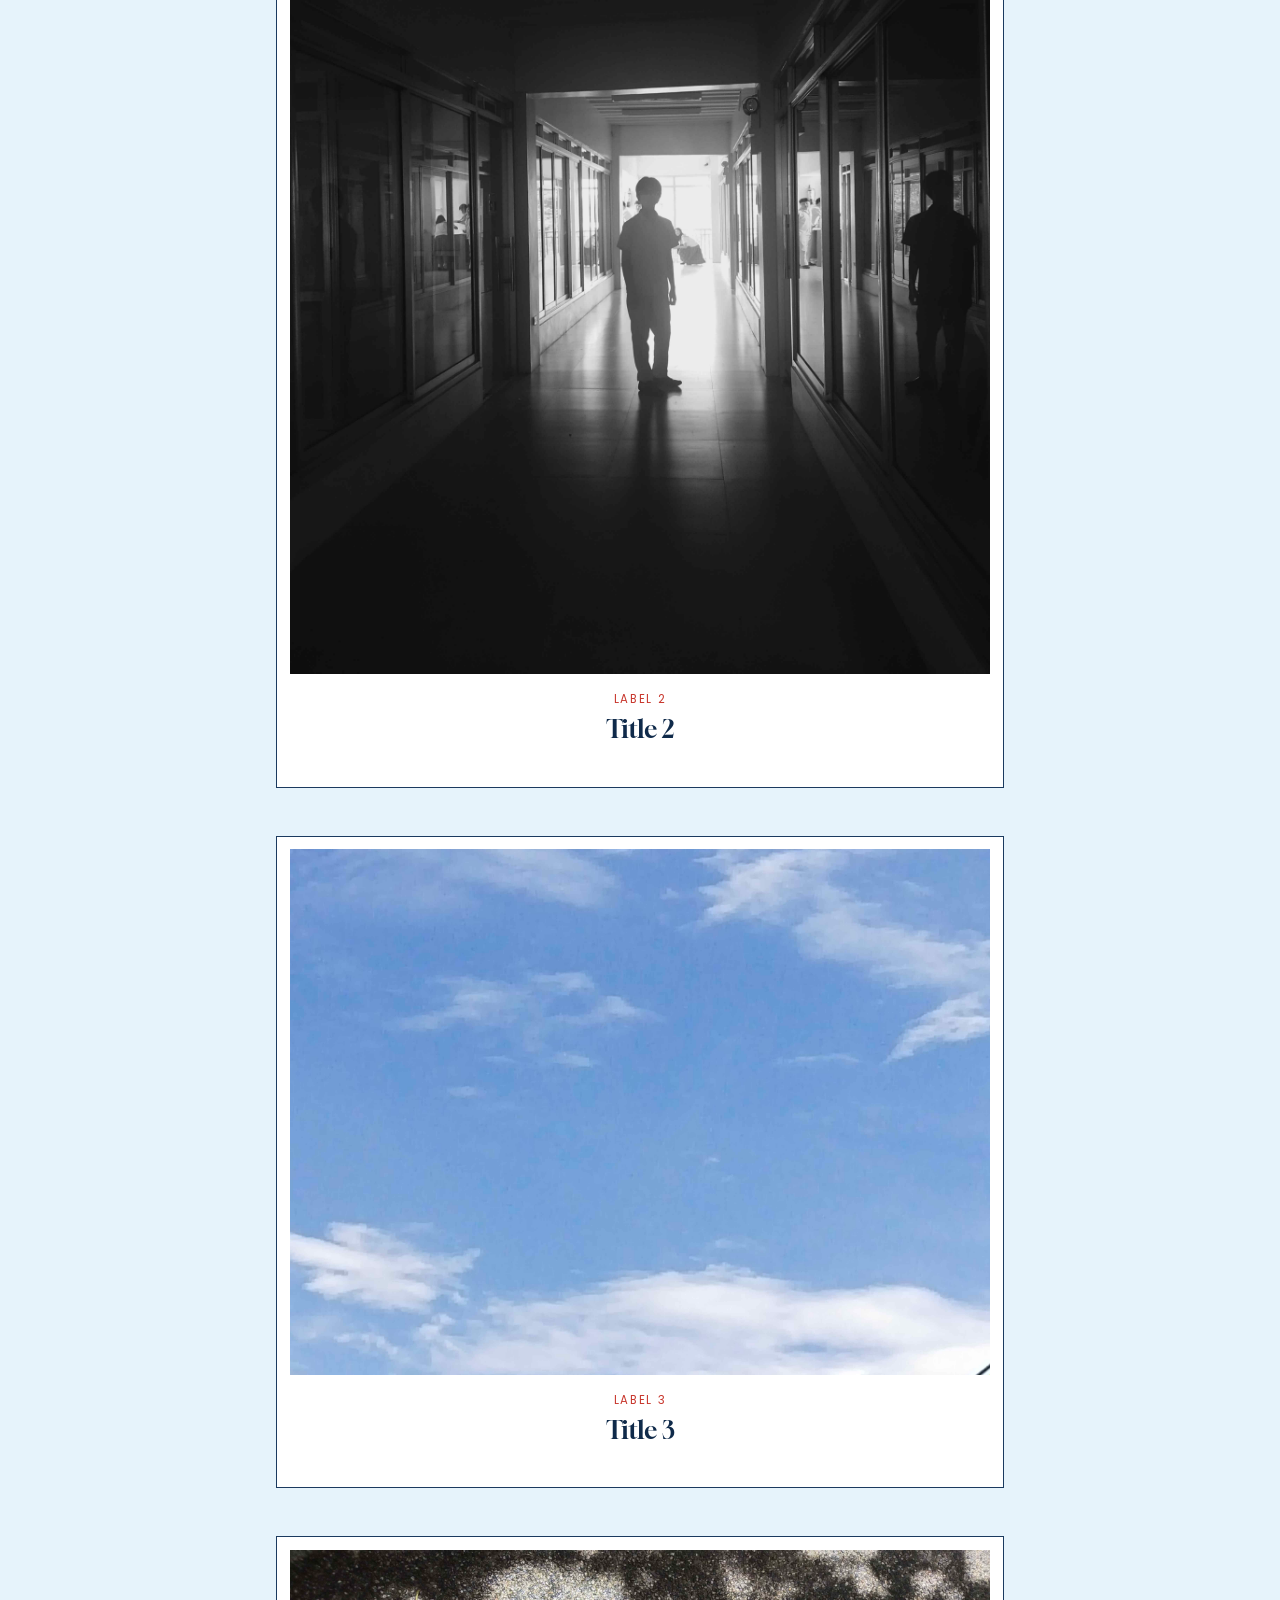
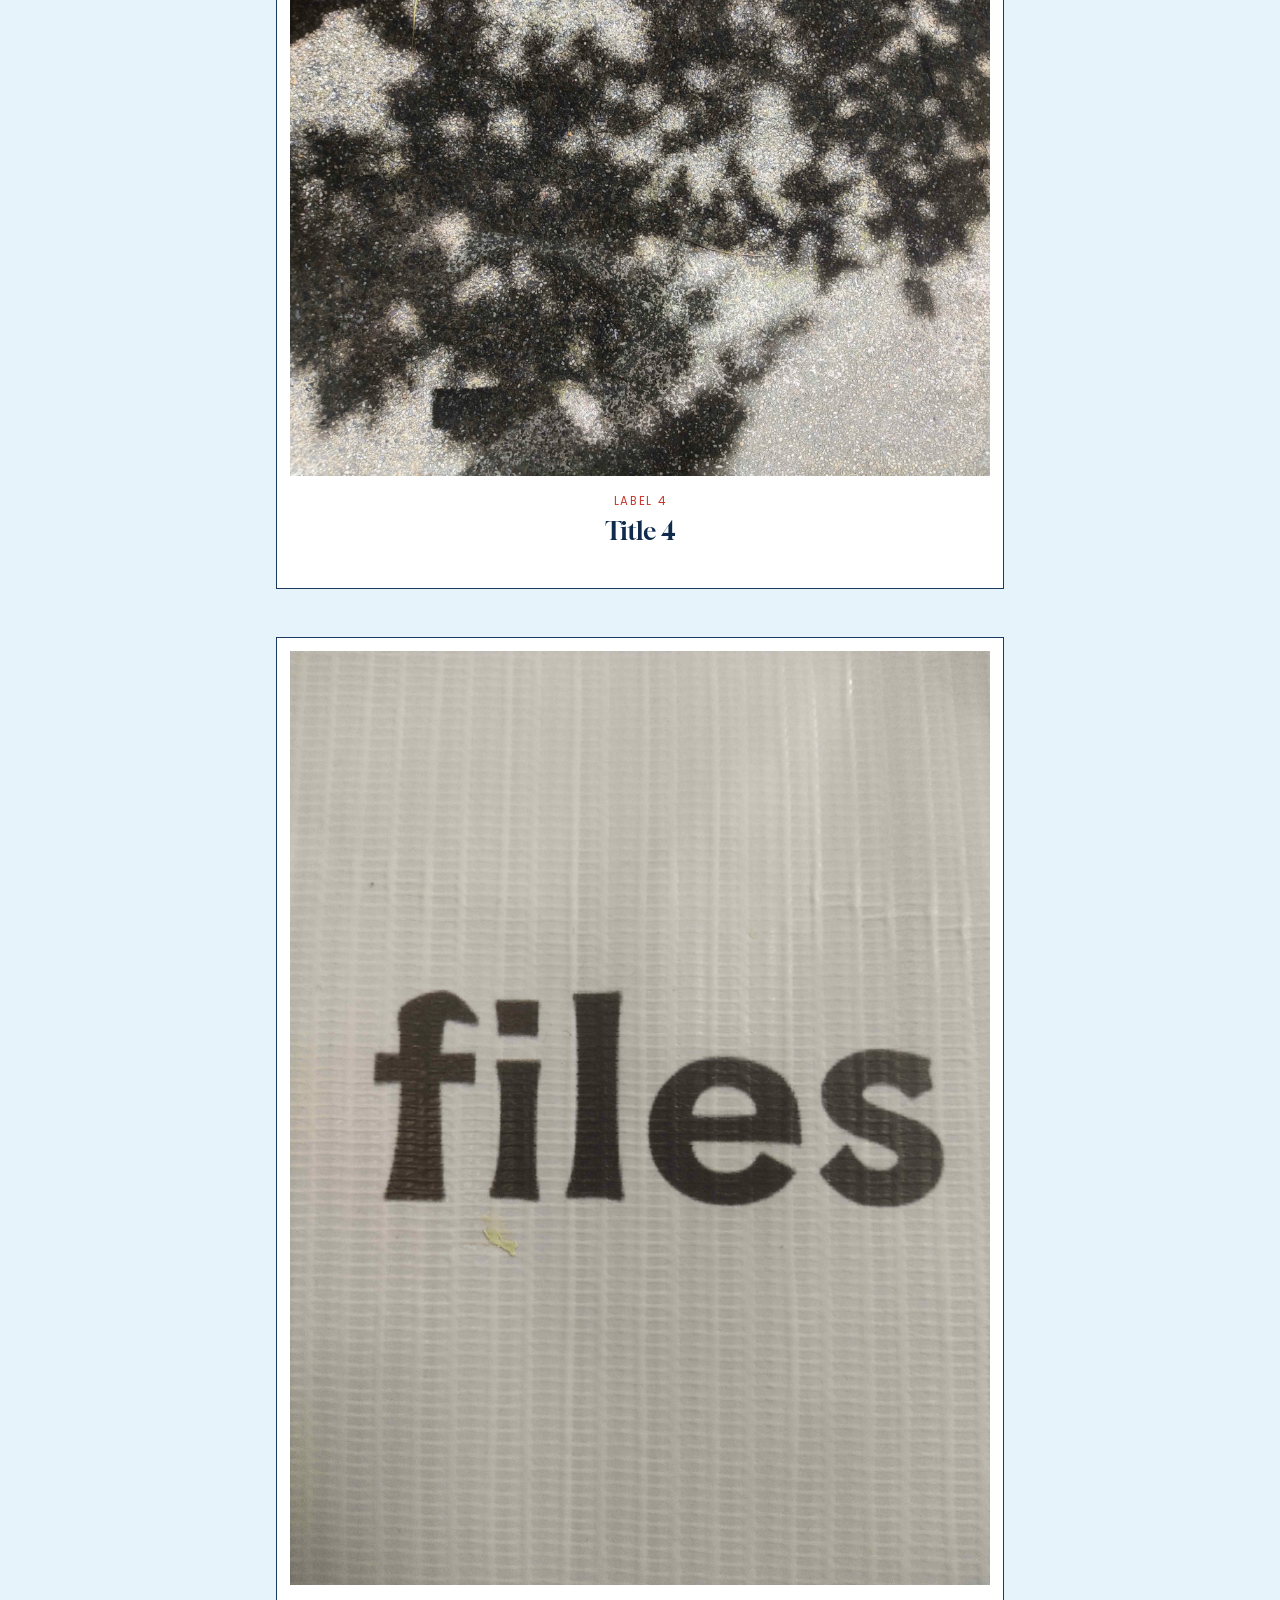
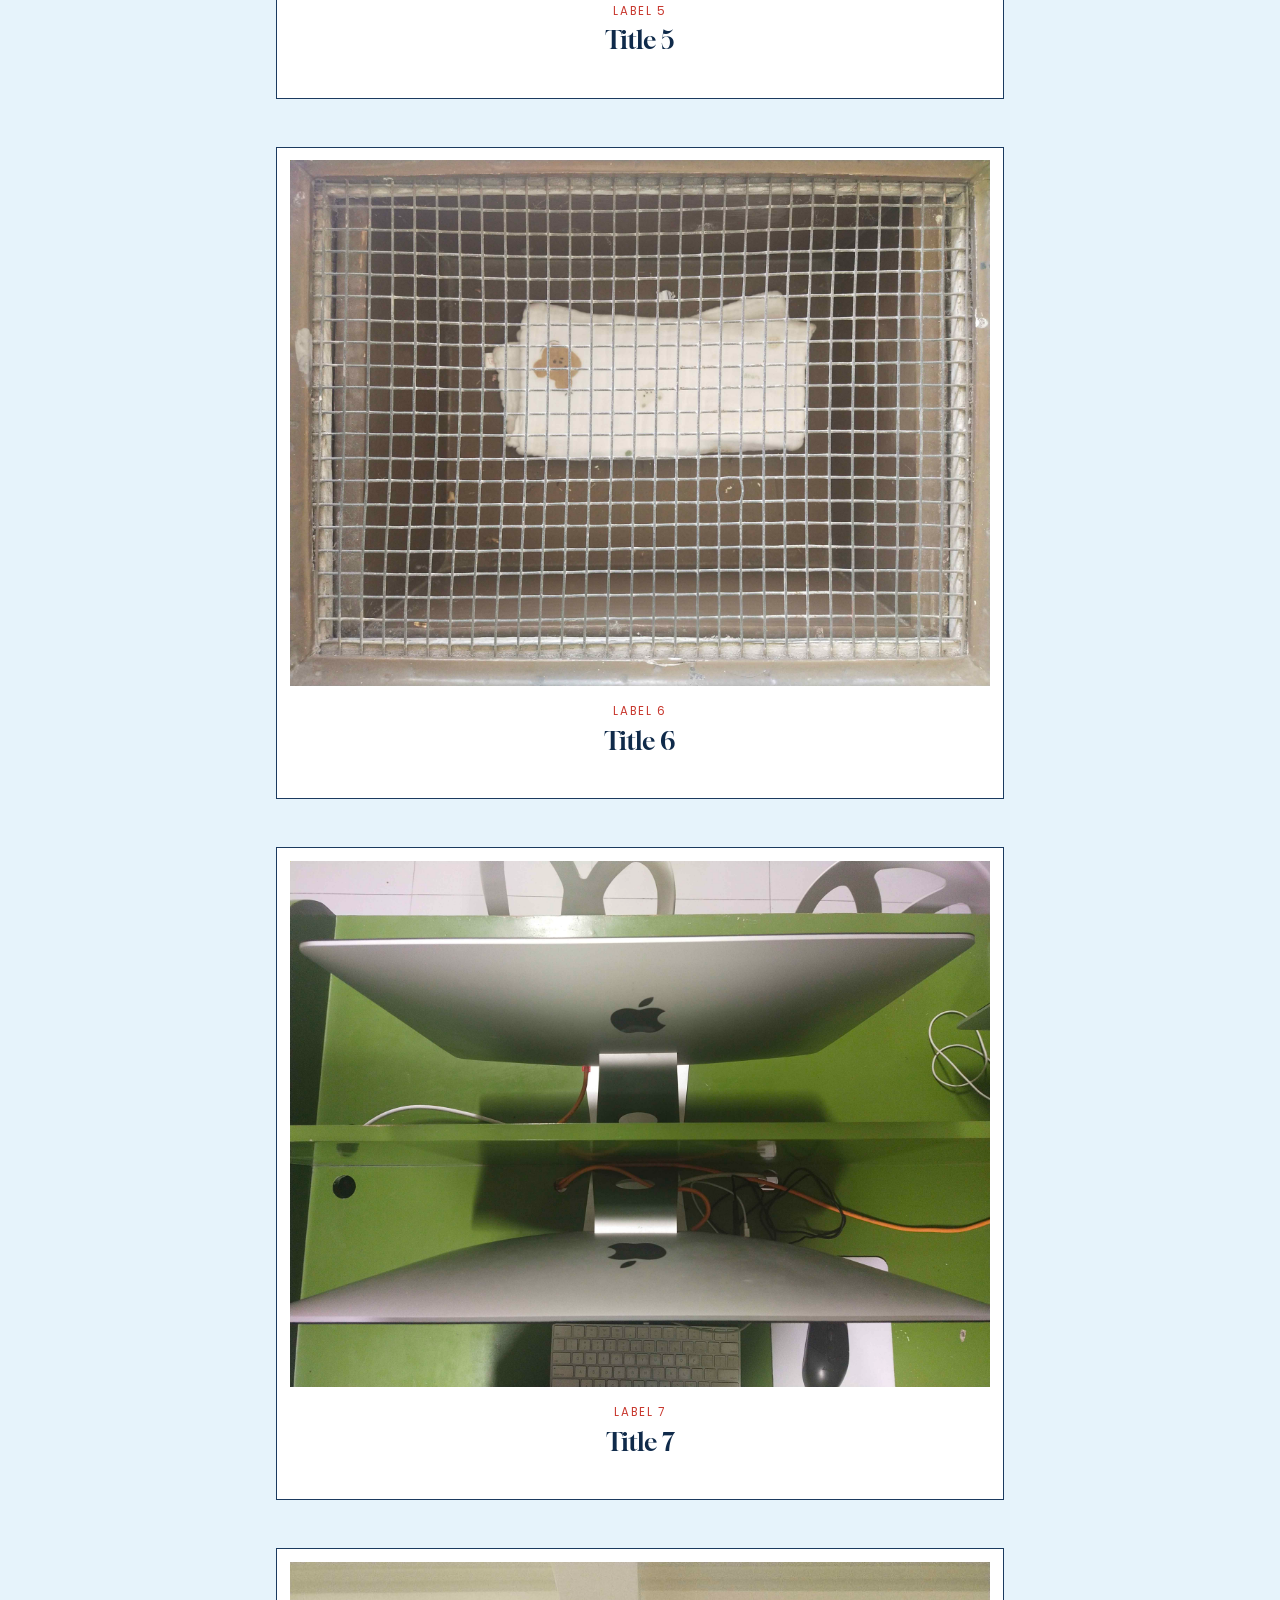
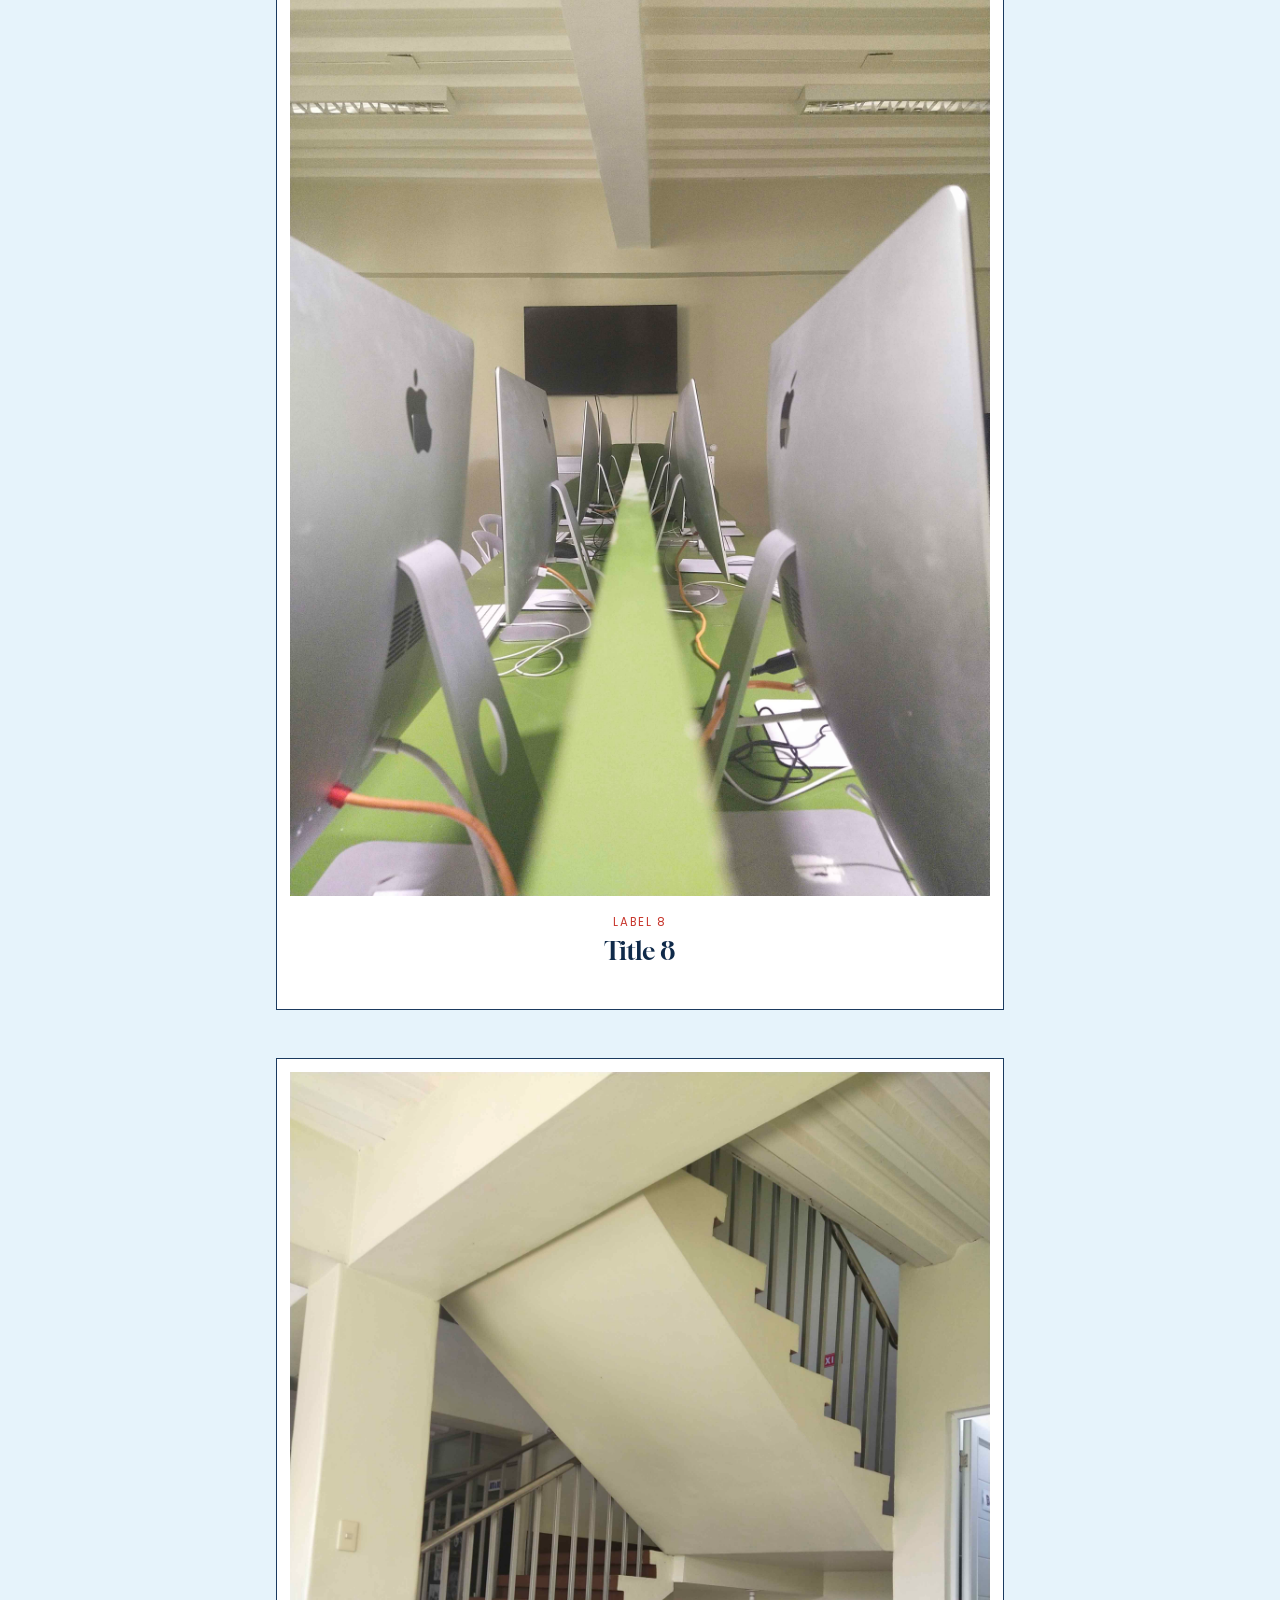
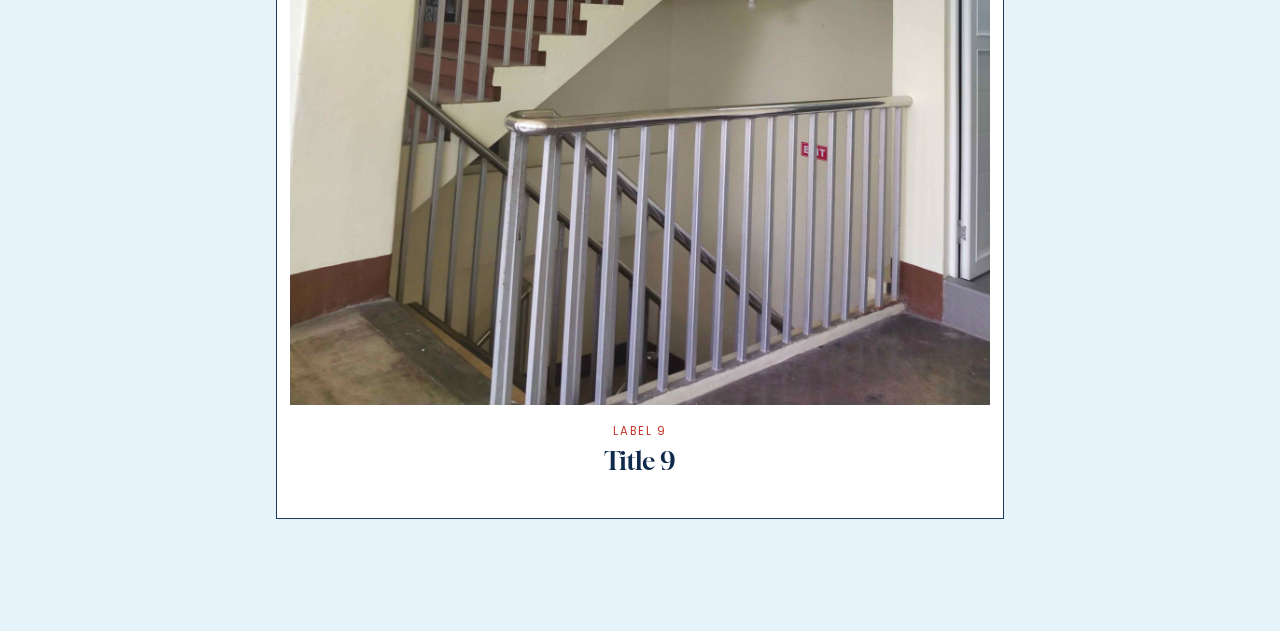
==== commit 007c2757: "Update index.html" ====
--- a/Specific date/October 6/index.html
+++ b/Specific date/October 6/index.html
@@ -15,7 +15,27 @@
 <body>
 <header class="date-bar">
   <a class="back-link" href="../../index.html">&larr; Calendar</a>
-  <a class="sub-link" href="sub-website 1.html">Extra poem</a>
+  <a class="sub-link" href="sub-website 1.html">Desperation
+
+Oh how I've became like this.
+Your bliss,
+Supposed caringness,
+Led me into a maze of madness,
+
+Of wondering why,
+You left me alone to die,
+Ignoring my outcries,
+Instead, leading me to get crucified,
+
+I, defenceless,
+Then you started becoming relentless,
+Making me feel helplessness,
+Along with a taste of Happiness,
+
+You turned me clever,
+An plan to escape your terror,
+Now that you started to blister,
+You threw me out like old leather.</a>
 </header>
 <h1 class="date-title" id="date-title"></h1>
 <main class="art-scroll" id="art-scroll"></main>
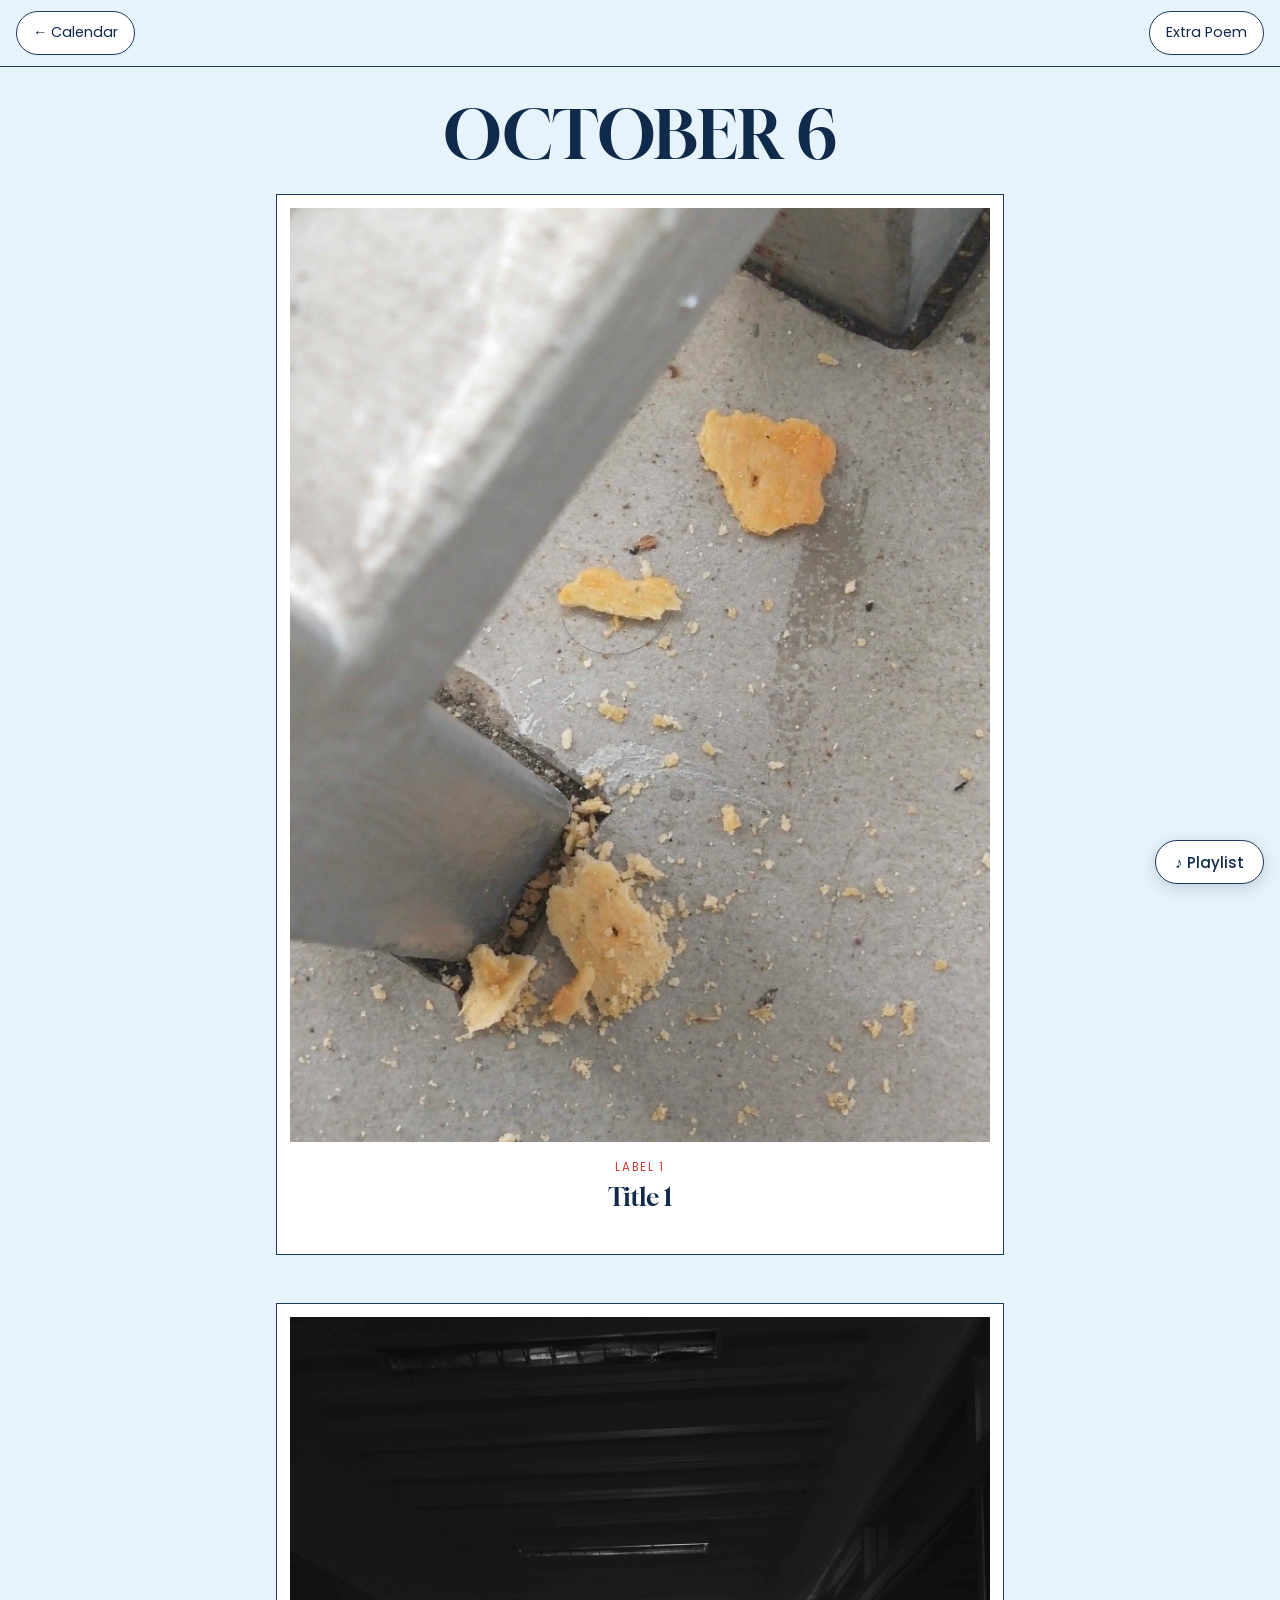
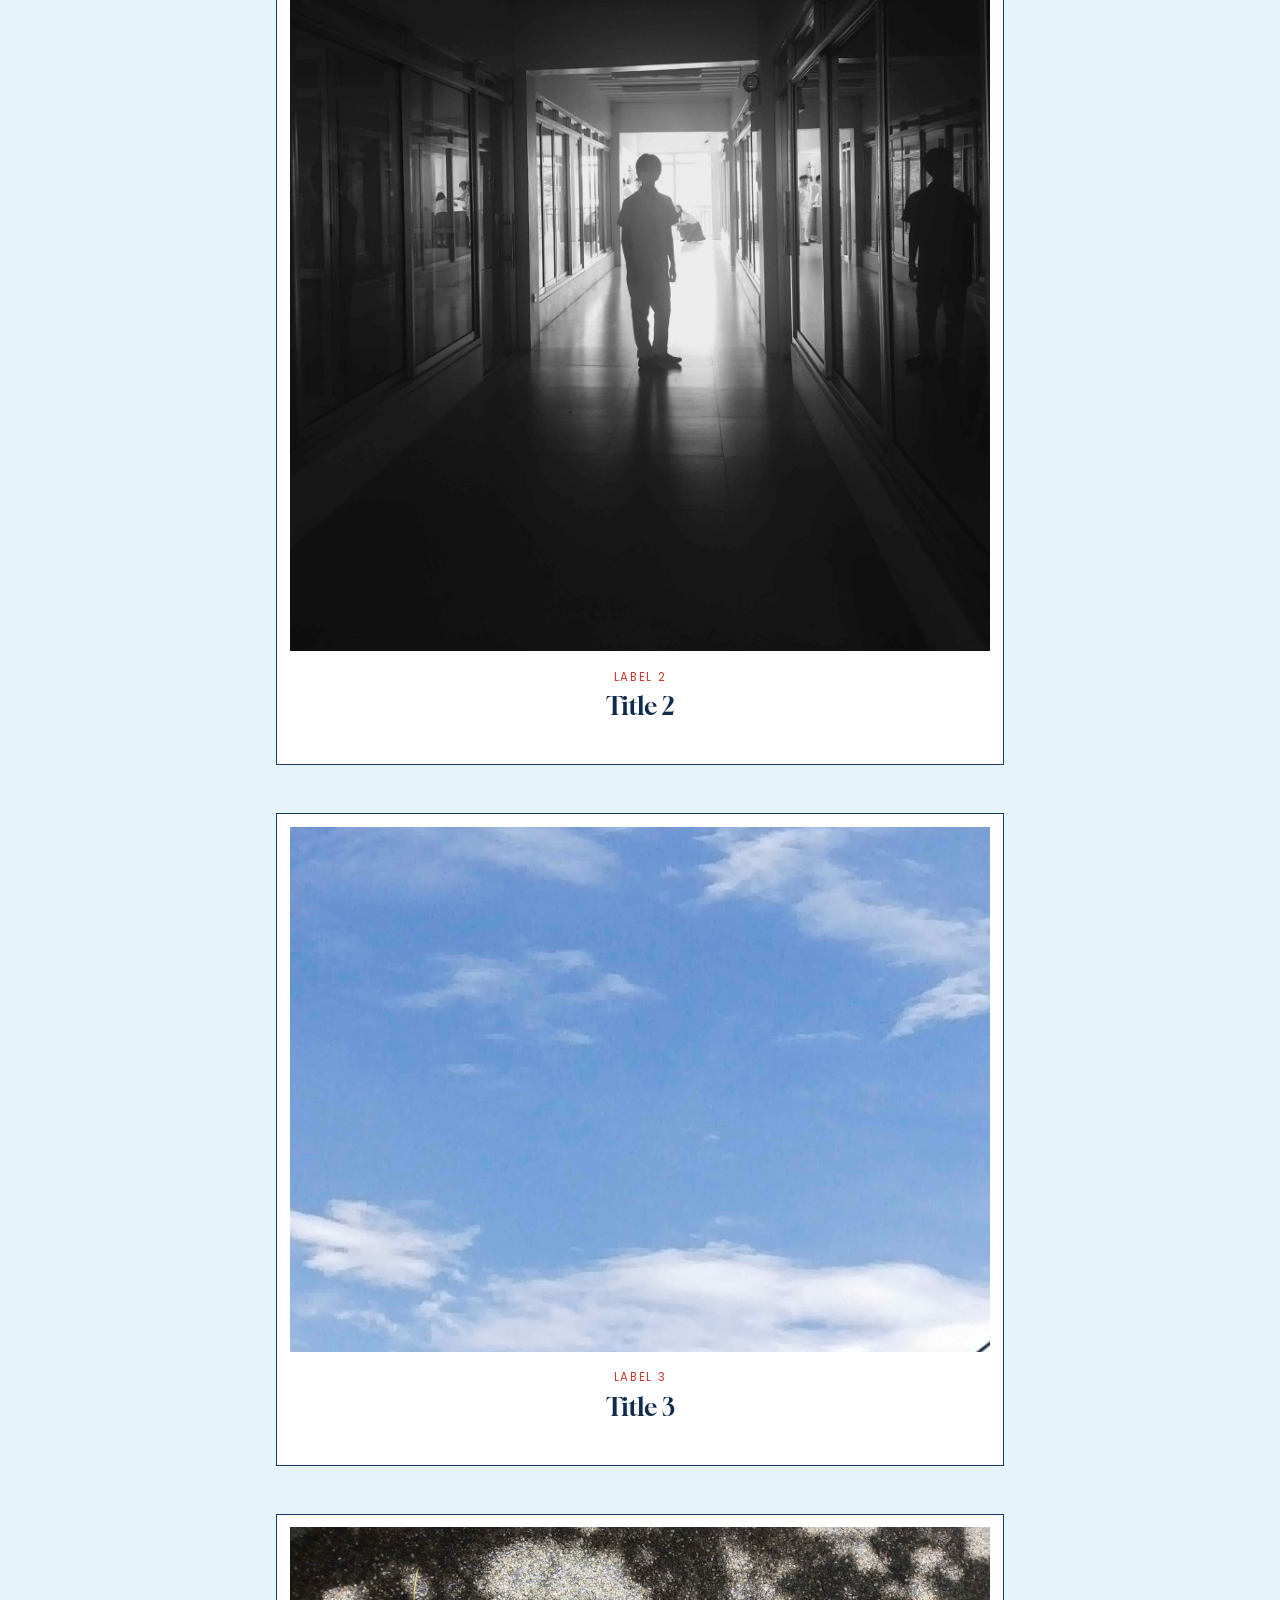
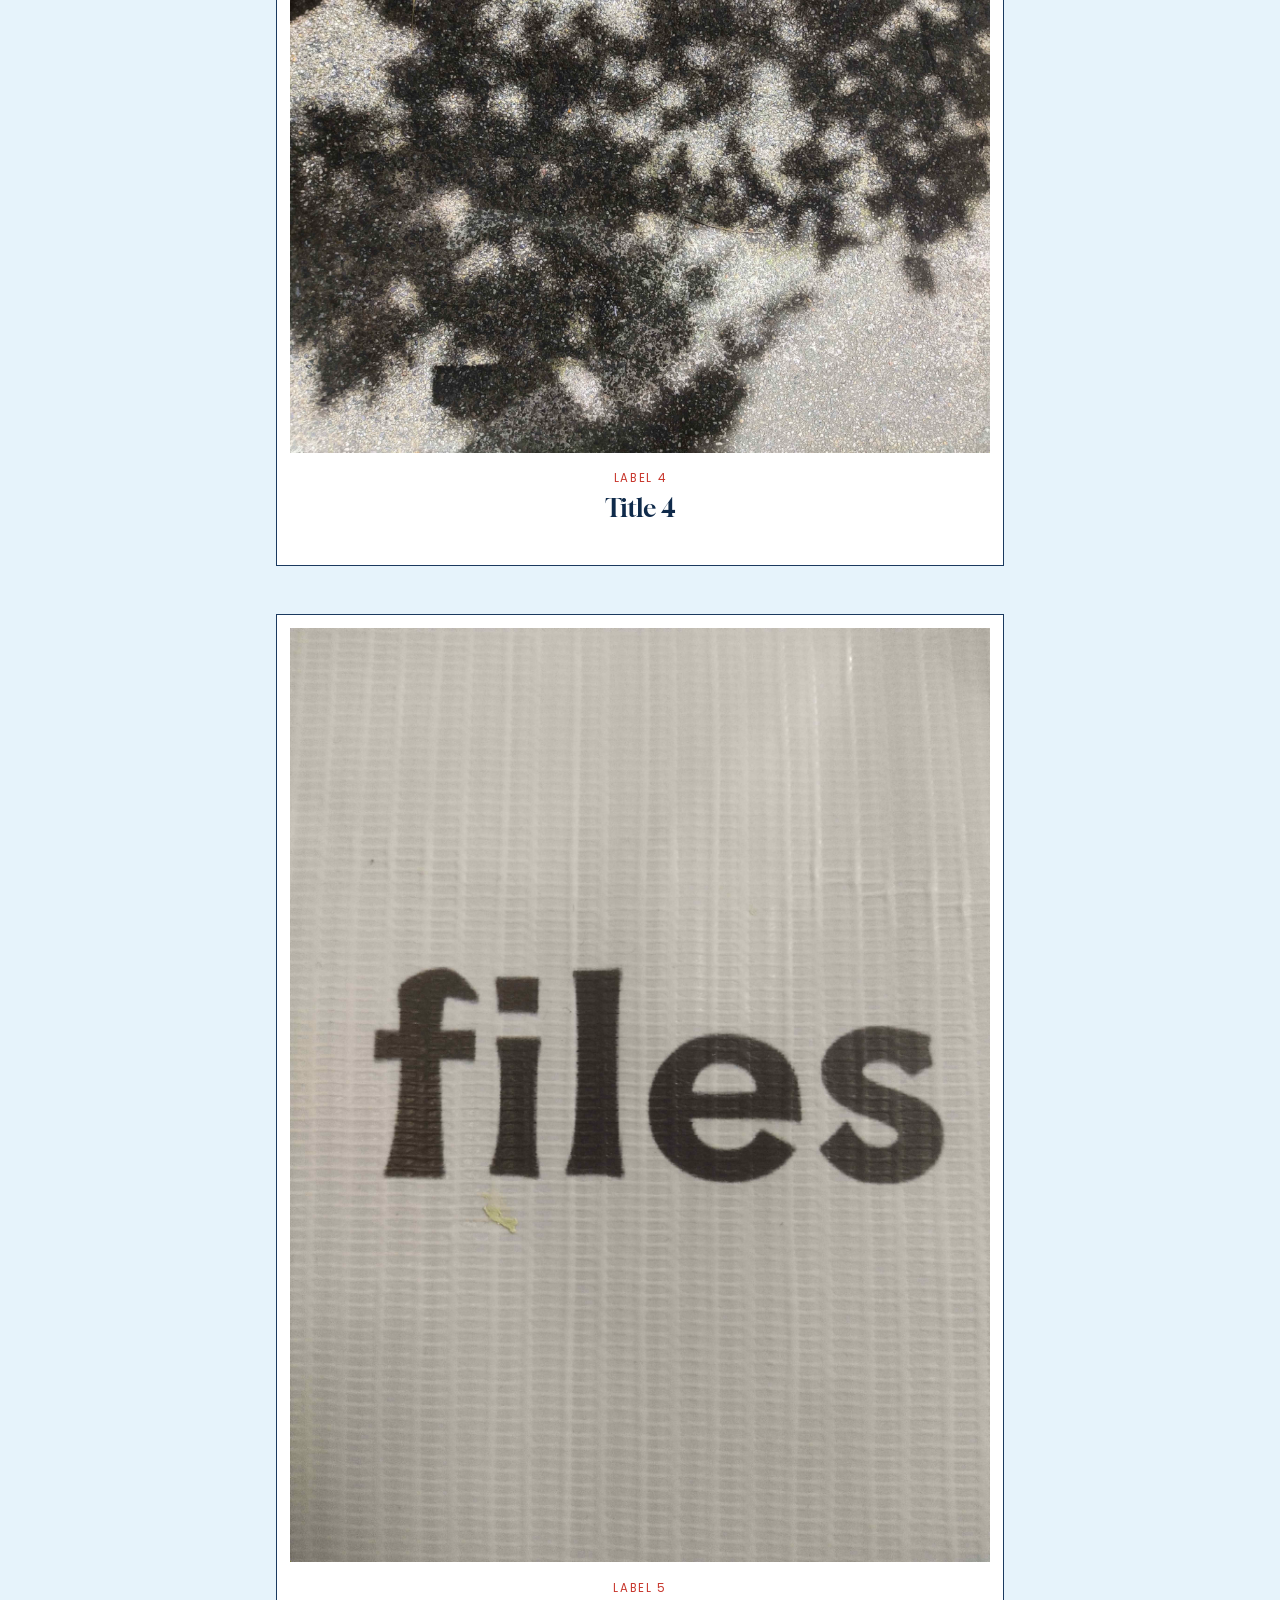
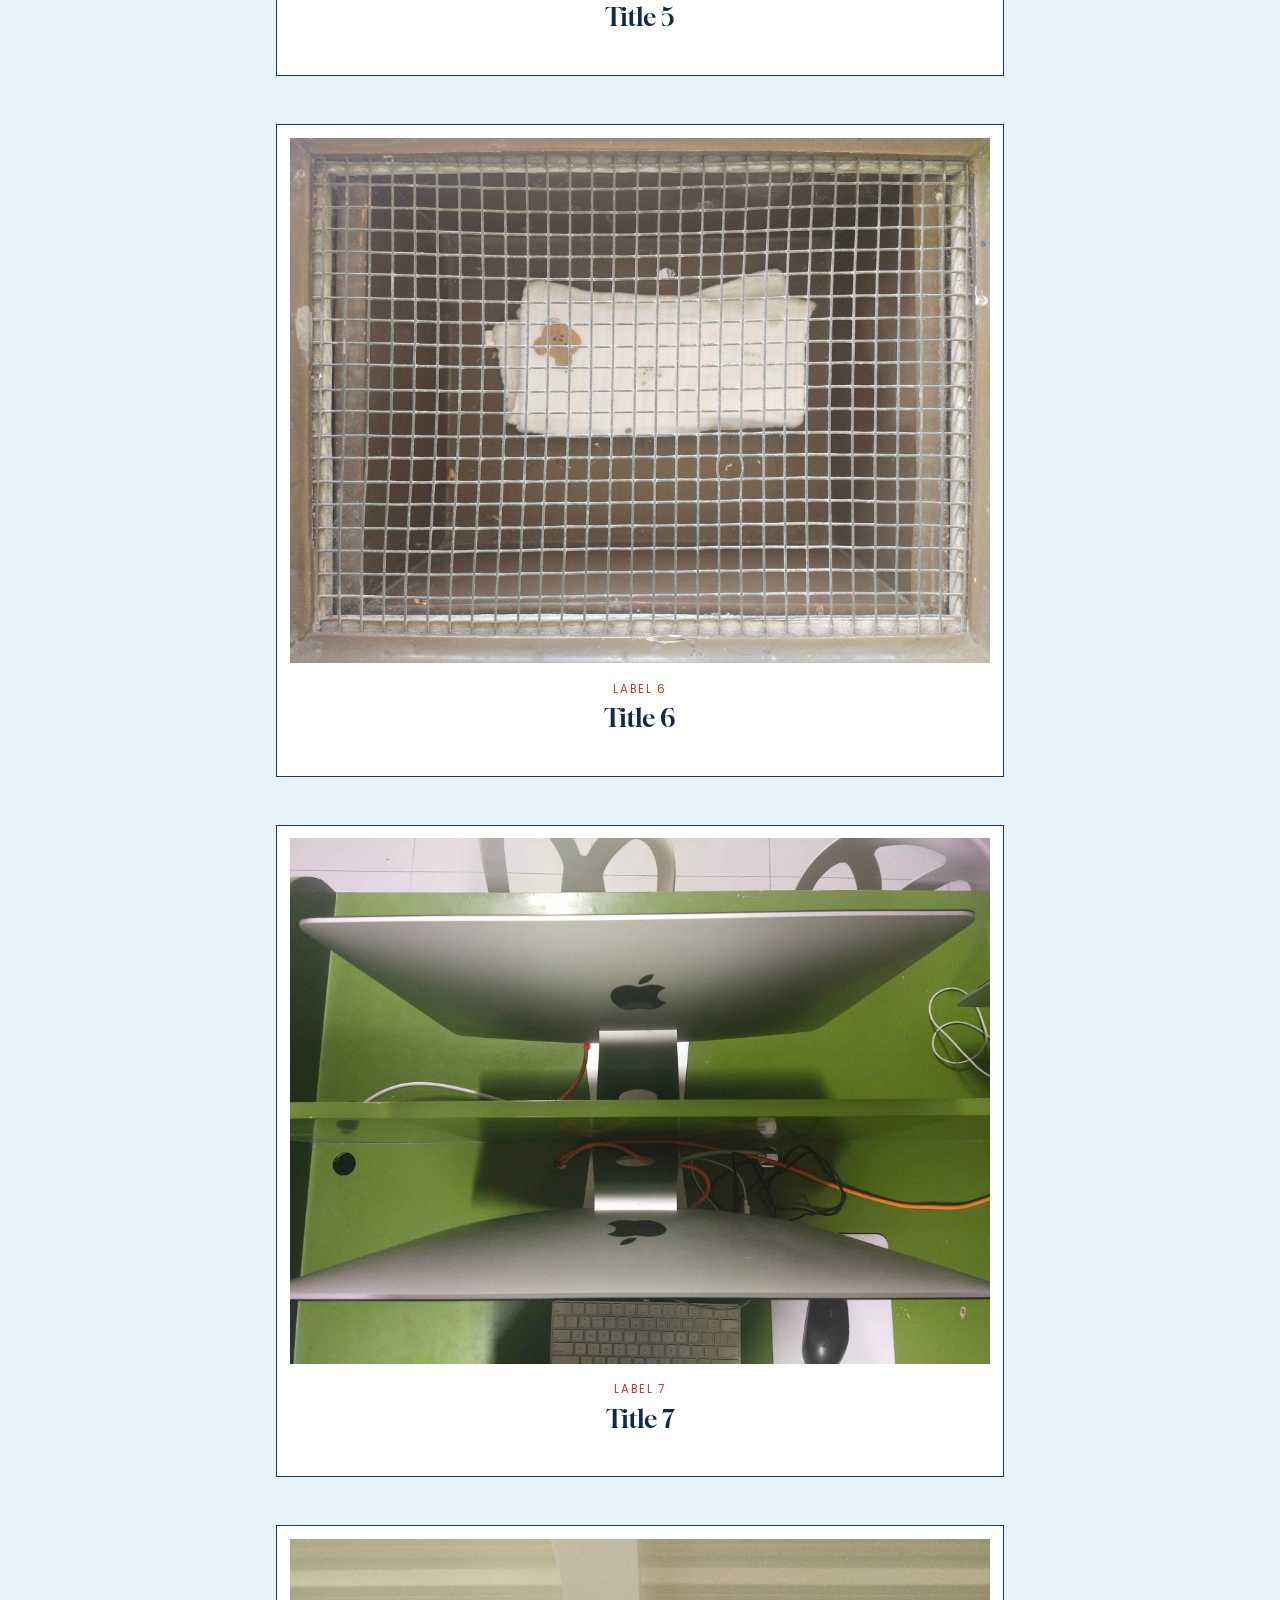
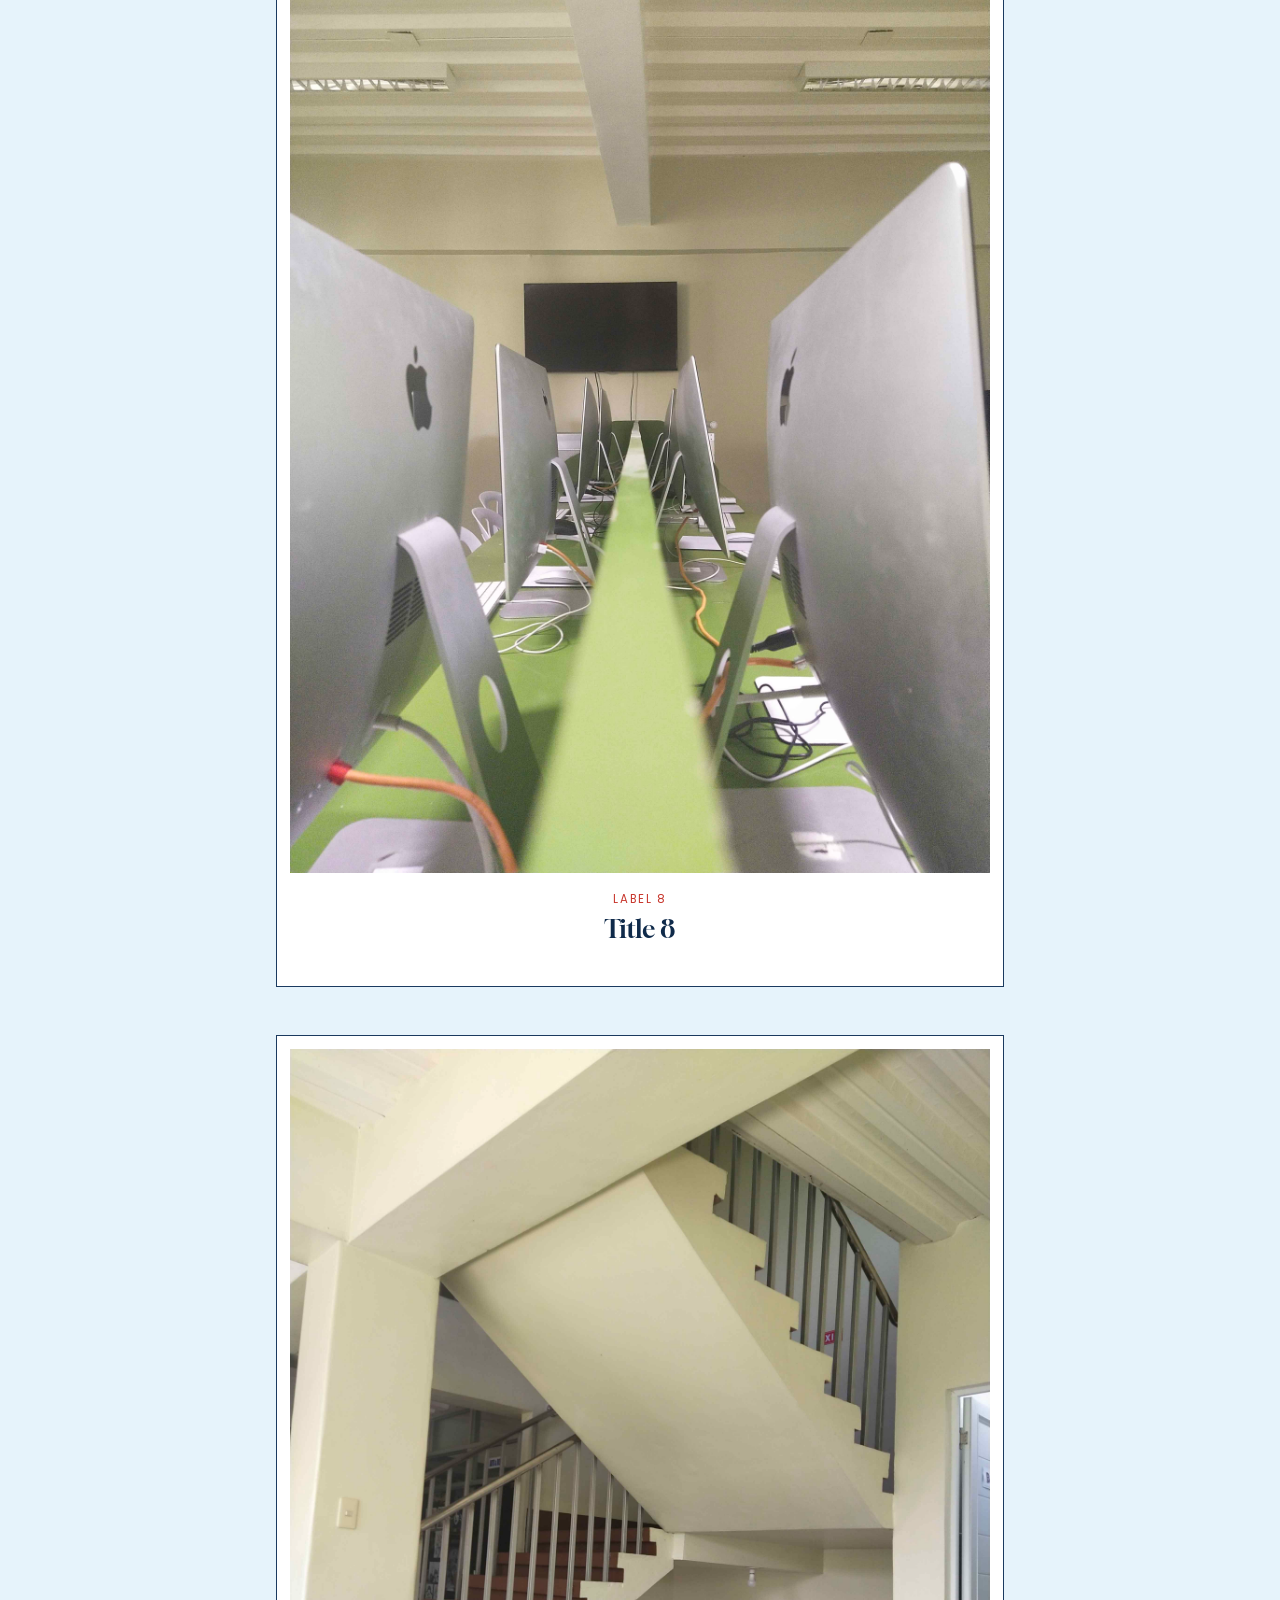
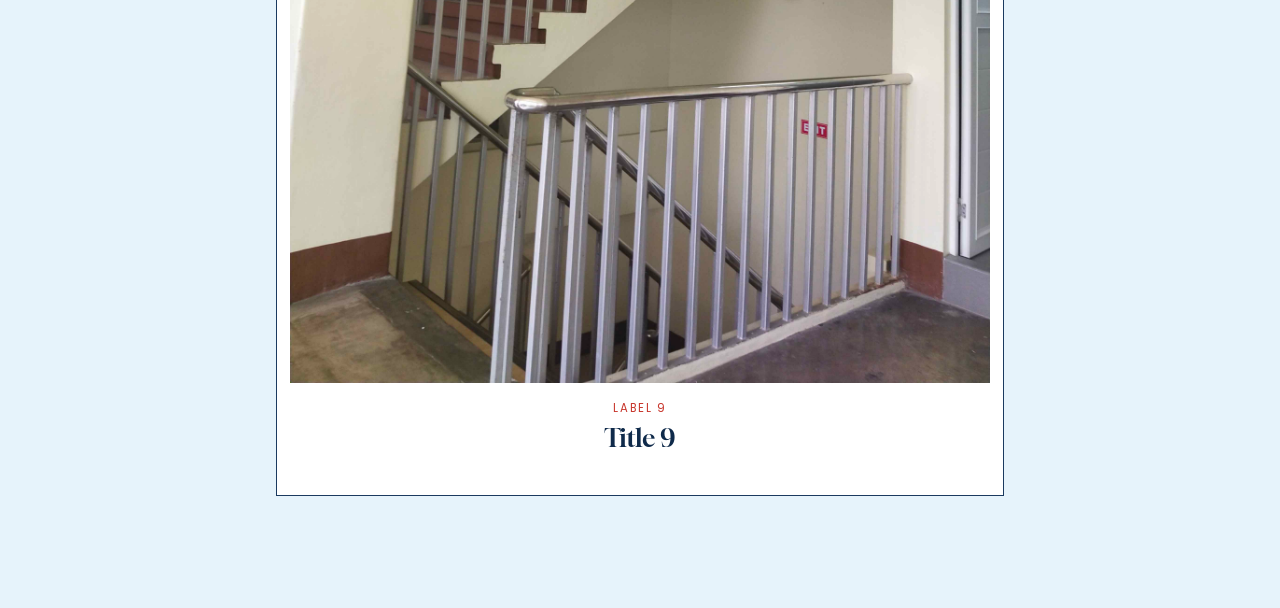
==== commit 4360861c: "Update index.html" ====
--- a/Specific date/October 6/index.html
+++ b/Specific date/October 6/index.html
@@ -15,27 +15,7 @@
 <body>
 <header class="date-bar">
   <a class="back-link" href="../../index.html">&larr; Calendar</a>
-  <a class="sub-link" href="sub-website 1.html">Desperation
-
-Oh how I've became like this.
-Your bliss,
-Supposed caringness,
-Led me into a maze of madness,
-
-Of wondering why,
-You left me alone to die,
-Ignoring my outcries,
-Instead, leading me to get crucified,
-
-I, defenceless,
-Then you started becoming relentless,
-Making me feel helplessness,
-Along with a taste of Happiness,
-
-You turned me clever,
-An plan to escape your terror,
-Now that you started to blister,
-You threw me out like old leather.</a>
+  <a class="sub-link" href="sub-website 1.html">Extra Poem</a>
 </header>
 <h1 class="date-title" id="date-title"></h1>
 <main class="art-scroll" id="art-scroll"></main>
